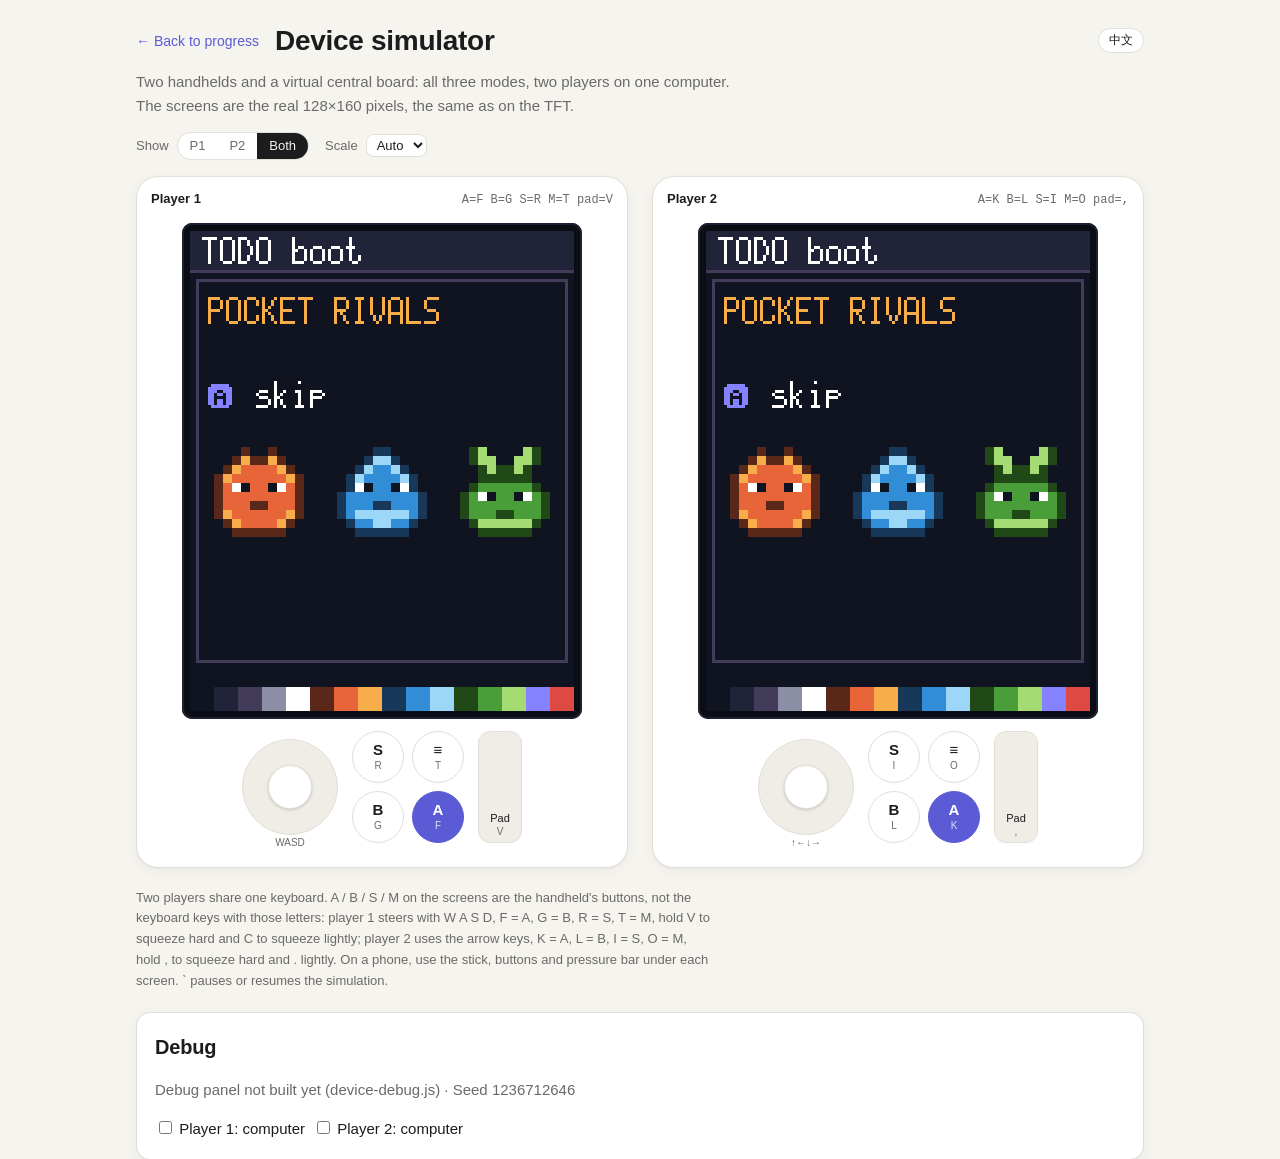
==== device.html @ a7718449 "WIP: handheld simulator foundation (in progress) Co-Authored-By: Claude Opus 5.5 <noreply@anthropic." ====
<!doctype html>
<html lang="zh-CN">
<head>
<meta charset="utf-8">
<meta name="viewport" content="width=device-width, initial-scale=1">
<title>掌机模拟器 Device simulator</title>
<meta name="description" content="Pocket Rivals 掌机模拟器：两台 128×160 掌机和一块虚拟中央板，对抗、双人赛车、双人冒险。">
<link rel="icon" href="data:image/svg+xml,<svg xmlns='http://www.w3.org/2000/svg' viewBox='0 0 10 10'><rect x='2' y='0.5' width='6' height='9' rx='1' fill='%23212439'/><rect x='3' y='1.5' width='4' height='4' fill='%238482ff'/><circle cx='6' cy='7.5' r='.8' fill='%23e76539'/></svg>">
<link rel="stylesheet" href="style.css">
<link rel="stylesheet" href="device.css">
<!-- i18n.js goes in <head>, before every other script (it hides the page in English until translated) -->
<script src="i18n.js"></script>
</head>
<body>
<header class="device-head wrap">
  <a href="index.html" data-i18n="dev.page.back">← 返回进展页</a>
  <h1 data-i18n="dev.page.title">掌机模拟器</h1>
  <button class="lang-toggle" id="lang-toggle" type="button">EN</button>
</header>
<!-- device-core.js builds the two handhelds here; device-debug.js adds the debug panel -->
<main id="device-root" class="wrap"></main>
<script src="device-core.js"></script>
<!-- step 0 ships a stub (null); the generated m font table replaces it -->
<script src="device-font.js"></script>
<script src="screens-boot-login.js"></script>
<script src="screens-menu.js"></script>
<script src="mode-battle.js"></script>
<script src="mode-racing.js"></script>
<script src="mode-adventure.js"></script>
<script src="device-debug.js"></script>
</body>
</html>
---- style.css ----
:root {
  --bg: #f5f4ef;
  --surface: #ffffff;
  --surface-2: #efede6;
  --ink: #1c1c1e;
  --muted: #6b6a66;
  --line: #e2dfd6;
  --accent: #5b5bd6;
  --accent-soft: rgba(91, 91, 214, .10);
  --done: #2f9e6b;
  --doing: #d98a1c;
  --todo: #c4c1b7;
  --fire: #e8663d;
  --water: #2f8fd6;
  --grass: #4a9e3a;
  --star: #e3a21a;
  --good: #2f9e6b;
  --perfect: #1f7a52;
  --danger: #d6453d;
  --m-harvey: #e0559b;
  --m-yihao: #d63a3a;
  --m-binqi: #8048d6;
  --m-all: #8a877e;
  --c-tft: #c2557a;
  --c-audio: #b07a2a;
  --c-joy: #5b5bd6;
  --c-btn: #2a9a8b;
  --c-fsr: #8a5bd6;
  --shadow: 0 1px 2px rgba(0, 0, 0, .04), 0 4px 16px rgba(0, 0, 0, .04);
  --radius: 14px;
  color-scheme: light;
}

@media (prefers-color-scheme: dark) {
  :root:not([data-theme="light"]) {
    --bg: #131315;
    --surface: #1c1c20;
    --surface-2: #25252a;
    --ink: #ececef;
    --muted: #9b9aa2;
    --line: #2f2f36;
    --accent: #8f8ff2;
    --accent-soft: rgba(143, 143, 242, .14);
    --todo: #45454d;
    --m-harvey: #f27ab5;
    --m-yihao: #f26b6b;
    --m-binqi: #a97ff2;
    --m-all: #9b9aa2;
    --c-tft: #e07a9c;
    --c-audio: #d9a24f;
    --c-joy: #8f8ff2;
    --c-btn: #4cc2b1;
    --c-fsr: #b08ff2;
    --shadow: none;
    color-scheme: dark;
  }
}
:root[data-theme="dark"] {
  --bg: #131315;
  --surface: #1c1c20;
  --surface-2: #25252a;
  --ink: #ececef;
  --muted: #9b9aa2;
  --line: #2f2f36;
  --accent: #8f8ff2;
  --accent-soft: rgba(143, 143, 242, .14);
  --todo: #45454d;
  --m-harvey: #f27ab5;
  --m-yihao: #f26b6b;
  --m-binqi: #a97ff2;
  --m-all: #9b9aa2;
  --c-tft: #e07a9c;
  --c-audio: #d9a24f;
  --c-joy: #8f8ff2;
  --c-btn: #4cc2b1;
  --c-fsr: #b08ff2;
  --shadow: none;
  color-scheme: dark;
}

* { box-sizing: border-box; }
html { -webkit-text-size-adjust: 100%; }
body {
  margin: 0;
  background: var(--bg);
  color: var(--ink);
  font: 15px/1.6 -apple-system, BlinkMacSystemFont, "PingFang SC", "Hiragino Sans GB",
        "Microsoft YaHei", "Noto Sans SC", "Segoe UI", Roboto, sans-serif;
}
/* English: Latin fonts first (Windows would otherwise use YaHei's Latin letters) */
html[lang="en"] body {
  font-family: -apple-system, BlinkMacSystemFont, "Segoe UI", Roboto, "Helvetica Neue", Arial,
               "PingFang SC", "Microsoft YaHei", "Noto Sans SC", sans-serif;
}
button, input, select, textarea { font: inherit; color: inherit; }
a { color: var(--accent); }
code, pre, .mono { font-family: ui-monospace, SFMono-Regular, Menlo, Consolas, monospace; font-size: 13px; }

.wrap { max-width: 1040px; margin: 0 auto; padding: 0 16px; }

/* ---------- header ---------- */
.hero { padding: 40px 0 24px; display: flex; flex-wrap: wrap; gap: 24px; align-items: flex-end; justify-content: space-between; }
.eyebrow { display: flex; align-items: center; gap: 10px; font-size: 12px; letter-spacing: .08em; text-transform: uppercase; color: var(--muted); }
.lang-toggle { border: 1px solid var(--line); background: var(--surface); color: var(--ink); border-radius: 999px; padding: 2px 10px; font-size: 12px; letter-spacing: 0; text-transform: none; cursor: pointer; }
.lang-toggle:hover { border-color: var(--muted); }
.hero h1 { font-size: 40px; line-height: 1.1; margin: 6px 0 6px; letter-spacing: -0.02em; }
.hero p { margin: 0; color: var(--muted); }
.countdown { display: flex; gap: 8px; align-items: flex-end; }
.countdown .unit { background: var(--surface); border: 1px solid var(--line); border-radius: 10px; padding: 8px 10px; min-width: 58px; text-align: center; box-shadow: var(--shadow); }
.countdown .num { font-size: 24px; font-weight: 700; font-variant-numeric: tabular-nums; line-height: 1.1; }
.countdown .lbl { font-size: 11px; color: var(--muted); }
.countdown-cap { font-size: 12px; color: var(--muted); margin-top: 6px; text-align: right; }

/* ---------- nav ---------- */
.nav { position: sticky; top: 0; z-index: 10; background: color-mix(in srgb, var(--bg) 88%, transparent); backdrop-filter: blur(10px); -webkit-backdrop-filter: blur(10px); border-bottom: 1px solid var(--line); }
.nav .wrap { display: flex; flex-wrap: wrap; gap: 8px 16px; align-items: center; justify-content: space-between; padding-top: 8px; padding-bottom: 8px; }
.tabs { display: flex; gap: 4px; overflow-x: auto; scrollbar-width: none; }
.tabs::-webkit-scrollbar { display: none; }
.tab { border: 0; background: transparent; padding: 7px 12px; border-radius: 8px; cursor: pointer; color: var(--muted); white-space: nowrap; }
.tab:hover { background: var(--surface-2); color: var(--ink); }
.tab[aria-selected="true"] { background: var(--ink); color: var(--bg); }
.who { display: flex; gap: 6px; align-items: center; font-size: 13px; color: var(--muted); flex-wrap: wrap; }

.chip { border: 1px solid var(--line); background: var(--surface); border-radius: 999px; padding: 3px 11px; font-size: 13px; cursor: pointer; display: inline-flex; align-items: center; gap: 6px; }
.chip:hover { border-color: var(--muted); }
.chip[aria-pressed="true"] { border-color: var(--ink); background: var(--ink); color: var(--bg); }
.dot { width: 8px; height: 8px; border-radius: 50%; display: inline-block; background: var(--c, var(--m-all)); flex: none; }

/* ---------- layout ---------- */
main { padding: 28px 0 80px; }
.panel[hidden] { display: none; }
h2 { font-size: 20px; margin: 36px 0 12px; letter-spacing: -0.01em; }
h2:first-child { margin-top: 0; }
h2 small { font-size: 13px; font-weight: 400; color: var(--muted); margin-left: 8px; }
.card { background: var(--surface); border: 1px solid var(--line); border-radius: var(--radius); padding: 18px; box-shadow: var(--shadow); }
.muted { color: var(--muted); }
.row { display: flex; flex-wrap: wrap; gap: 8px; align-items: center; }
.spacer { flex: 1; }
.btn { border: 1px solid var(--line); background: var(--surface); padding: 6px 14px; border-radius: 8px; cursor: pointer; }
.btn:hover { border-color: var(--muted); }
.btn.primary { background: var(--accent); border-color: var(--accent); color: #fff; }
.btn:disabled { opacity: .4; cursor: not-allowed; }

/* ---------- stats ---------- */
.stats { display: grid; grid-template-columns: repeat(auto-fit, minmax(170px, 1fr)); gap: 12px; }
.stat .k { font-size: 12px; color: var(--muted); }
.stat .v { font-size: 28px; font-weight: 700; letter-spacing: -0.02em; font-variant-numeric: tabular-nums; }
.stat .s { font-size: 12px; color: var(--muted); }
.meter { height: 6px; background: var(--surface-2); border-radius: 999px; overflow: hidden; margin-top: 8px; display: flex; }
.meter > i { display: block; height: 100%; }

/* ---------- architecture ---------- */
.arch { display: grid; grid-template-columns: 1fr 70px 1fr 70px 1fr; align-items: center; }
.board { background: var(--surface-2); border: 1px solid var(--line); border-radius: 12px; padding: 14px; min-height: 100%; }
.board h4 { margin: 0 0 2px; font-size: 14px; }
.board .sub { font-size: 12px; color: var(--muted); margin-bottom: 10px; }
.board.central { border-color: var(--accent); background: var(--accent-soft); }
.comps { display: flex; flex-wrap: wrap; gap: 6px; }
.comp { border: 1px solid var(--line); background: var(--surface); border-radius: 8px; padding: 4px 9px; font-size: 13px; cursor: pointer; display: inline-flex; gap: 6px; align-items: center; transition: opacity .2s, border-color .2s; }
.comp .if { font-size: 11px; color: var(--muted); }
.comp:hover, .comp.sel { border-color: var(--ink); }
.comp.dim { opacity: .3; }
.link { position: relative; height: 2px; background: repeating-linear-gradient(90deg, var(--muted) 0 6px, transparent 6px 11px); margin: 0 6px; }
.link::after { content: "802.15.4"; position: absolute; top: -20px; left: 50%; transform: translateX(-50%); font-size: 10px; color: var(--muted); white-space: nowrap; }
.packet { position: absolute; top: -4px; width: 10px; height: 10px; border-radius: 50%; background: var(--accent); animation: fly 1.8s linear infinite; }
.packet.back { background: var(--done); animation-direction: reverse; animation-delay: .9s; }
@keyframes fly { from { left: 0; } to { left: calc(100% - 10px); } }
.detail { margin-top: 12px; padding: 12px 14px; border-radius: 10px; background: var(--surface-2); font-size: 14px; min-height: 48px; }
.detail b { margin-right: 6px; }
.tag { display: inline-block; font-size: 11px; padding: 1px 8px; border-radius: 999px; background: var(--accent-soft); color: var(--accent); vertical-align: 1px; }

@media (max-width: 760px) {
  .arch { grid-template-columns: 1fr; }
  .link { height: 44px; width: 2px; margin: 6px auto; background: repeating-linear-gradient(180deg, var(--muted) 0 6px, transparent 6px 11px); }
  .link::after { top: 50%; left: 10px; transform: translateY(-50%); }
  .packet { left: -4px !important; animation-name: flyv; }
  @keyframes flyv { from { top: 0; } to { top: calc(100% - 10px); } }
  .hero h1 { font-size: 32px; }
}

/* ---------- team ---------- */
.team { display: grid; grid-template-columns: repeat(auto-fit, minmax(230px, 1fr)); gap: 12px; }
.member { cursor: pointer; text-align: left; transition: border-color .2s, transform .2s; }
.member:hover { border-color: var(--c); transform: translateY(-1px); }
.member.sel { border-color: var(--c); box-shadow: 0 0 0 1px var(--c); }
.member h3 { margin: 0; font-size: 16px; display: flex; align-items: center; gap: 8px; }
.member .role { font-size: 12px; color: var(--c); margin: 2px 0 6px; }
.member p { margin: 0; font-size: 13px; color: var(--muted); }
.member .count { margin-top: 10px; font-size: 12px; color: var(--muted); }

/* ---------- gantt ---------- */
.scroll { overflow-x: auto; }
table.gantt { border-collapse: collapse; width: 100%; min-width: 720px; font-size: 13px; }
.gantt th, .gantt td { border-bottom: 1px solid var(--line); padding: 7px 4px; text-align: center; }
.gantt th { font-weight: 500; color: var(--muted); font-size: 12px; }
.gantt th.task, .gantt td.task { text-align: left; width: 32%; padding-left: 8px; }
.gantt td.owner { width: 10%; color: var(--muted); font-size: 12px; text-align: left; white-space: nowrap; }
.gantt .now { background: var(--accent-soft); }
.gantt th.now { color: var(--accent); font-weight: 700; }
.gantt tr.grp td { text-align: left; font-size: 12px; font-weight: 600; color: var(--muted); padding-top: 14px; background: transparent; }
.gantt tr.t { cursor: pointer; }
.gantt tr.t:hover td { background: var(--surface-2); }
.gantt tr.t.sel td { background: var(--accent-soft); }
.bar { height: 14px; border-radius: 4px; }
.bar.done { background: var(--done); }
.bar.doing { background: var(--doing); background-image: repeating-linear-gradient(45deg, rgba(255,255,255,.25) 0 6px, transparent 6px 12px); background-size: 17px 17px; animation: stripe 1s linear infinite; }
.bar.todo { background: var(--todo); }
@keyframes stripe { to { background-position: 17px 0; } }
.legend { display: flex; flex-wrap: wrap; gap: 14px; font-size: 12px; color: var(--muted); margin-top: 12px; }
.legend span::before { content: ""; display: inline-block; width: 10px; height: 10px; border-radius: 3px; margin-right: 5px; vertical-align: -1px; background: var(--c); }
.toolbar { display: flex; flex-wrap: wrap; gap: 8px; align-items: center; margin-bottom: 12px; }
.toolbar label { font-size: 13px; color: var(--muted); display: inline-flex; gap: 6px; align-items: center; cursor: pointer; }

/* ---------- parts ---------- */
.parts { list-style: none; margin: 0; padding: 0; }
.parts li { display: grid; grid-template-columns: 1fr auto; gap: 2px 12px; padding: 10px 0; border-bottom: 1px solid var(--line); }
.parts li:last-child { border-bottom: 0; }
.parts .nm { font-weight: 600; font-size: 14px; }
.parts .md { font-size: 12px; color: var(--muted); grid-column: 1; }
.st { font-size: 12px; padding: 2px 9px; border-radius: 999px; white-space: nowrap; align-self: start; background: var(--surface-2); color: var(--muted); }
.st.have, .st.arrived { background: color-mix(in srgb, var(--done) 15%, transparent); color: var(--done); }
.st.ordered { background: var(--accent-soft); color: var(--accent); }
.st.buy, .st.choosing { background: color-mix(in srgb, var(--doing) 16%, transparent); color: var(--doing); }

/* ---------- pins ---------- */
.pins { display: grid; grid-template-columns: repeat(auto-fill, minmax(84px, 1fr)); gap: 8px; }
.pin { border: 1.5px solid var(--line); border-radius: 10px; padding: 8px 8px 7px; cursor: pointer; background: var(--surface); text-align: left; min-height: 74px; position: relative; transition: transform .15s; }
.pin:hover { transform: translateY(-1px); border-color: var(--muted); }
.pin .p { font-weight: 700; font-size: 15px; }
.pin .u { font-size: 11px; line-height: 1.3; color: var(--muted); margin-top: 2px; }
.pin.used { border-color: var(--c); background: color-mix(in srgb, var(--c) 12%, var(--surface)); }
.pin.used .u { color: var(--ink); }
.pin.busy { background: repeating-linear-gradient(135deg, var(--surface-2) 0 6px, var(--surface) 6px 12px); }
.pin.free { border-style: dashed; }
.pin.sel { box-shadow: 0 0 0 2px var(--ink); }
.pin .warn { position: absolute; top: 6px; right: 7px; font-size: 11px; color: var(--doing); }
.pin.power { cursor: default; background: var(--surface-2); }
.pin-summary { display: flex; flex-wrap: wrap; gap: 18px; font-size: 13px; margin: 4px 0 12px; }
.pin-summary b { font-size: 18px; margin-right: 4px; }
.switch { display: inline-flex; align-items: center; gap: 8px; font-size: 13px; cursor: pointer; }
.switch input { appearance: none; width: 34px; height: 20px; border-radius: 999px; background: var(--todo); position: relative; cursor: pointer; transition: background .2s; margin: 0; }
.switch input::after { content: ""; position: absolute; top: 2px; left: 2px; width: 16px; height: 16px; border-radius: 50%; background: #fff; transition: left .2s; }
.switch input:checked { background: var(--accent); }
.switch input:checked::after { left: 16px; }
.seg { display: inline-flex; border: 1px solid var(--line); border-radius: 9px; padding: 2px; background: var(--surface); }
.seg button { border: 0; background: transparent; padding: 4px 12px; border-radius: 7px; cursor: pointer; font-size: 13px; color: var(--muted); }
.seg button[aria-pressed="true"] { background: var(--ink); color: var(--bg); }
ul.notes { margin: 12px 0 0; padding-left: 18px; font-size: 13px; color: var(--muted); }

/* ---------- updates ---------- */
.update { border-left: 3px solid var(--c, var(--accent)); padding: 2px 0 2px 14px; margin-bottom: 22px; }
.update .meta { font-size: 12px; color: var(--muted); display: flex; gap: 8px; align-items: center; flex-wrap: wrap; }
.update h3 { margin: 3px 0 4px; font-size: 16px; }
.update p { margin: 0; white-space: pre-line; }
.search { flex: 1; min-width: 180px; border: 1px solid var(--line); background: var(--surface); border-radius: 8px; padding: 6px 10px; }
.empty { color: var(--muted); font-size: 14px; padding: 12px 0; }
.composer { display: grid; grid-template-columns: repeat(auto-fit, minmax(150px, 1fr)); gap: 10px; }
.composer label { display: flex; flex-direction: column; gap: 4px; font-size: 12px; color: var(--muted); }
.composer input, .composer select, .composer textarea { border: 1px solid var(--line); background: var(--surface); border-radius: 8px; padding: 7px 9px; font-size: 14px; color: var(--ink); }
.composer .full { grid-column: 1 / -1; }
pre.snippet { background: var(--surface-2); border-radius: 10px; padding: 12px; overflow-x: auto; margin: 12px 0 8px; white-space: pre-wrap; word-break: break-all; }

/* ---------- battle ---------- */
.arena { display: grid; grid-template-columns: 1fr 1.1fr 1fr; gap: 14px; align-items: stretch; }
@media (max-width: 760px) {
  .arena { grid-template-columns: 1fr 1fr; gap: 10px; }
  .arena .mid { grid-column: 1 / -1; order: 3; }
  .fighter { padding: 10px 6px; }
  .roster { gap: 3px; }
  .mini { padding: 3px 1px 2px; }
  .mname { font-size: 10px; }
  .pad { gap: 4px; }
  .pad button { font-size: 12px; padding: 8px 0; }
}
.fighter { --el: var(--accent); background: var(--surface-2); border-radius: 12px; padding: 14px; text-align: center; position: relative; border: 2px solid transparent; transition: border-color .2s; min-width: 0; }
.fighter.turn { border-color: var(--el); }
.fighter.fire, .mini.fire { --el: var(--fire); }
.fighter.water, .mini.water { --el: var(--water); }
.fighter.grass, .mini.grass { --el: var(--grass); }
.fighter .name { font-weight: 700; overflow-wrap: anywhere; }
.fighter .pname { font-weight: 500; color: var(--el); }
.fighter .role-lbl { font-size: 12px; color: var(--muted); min-height: 18px; }
.stage { height: 112px; display: flex; align-items: center; justify-content: center; }
.sprite { width: 96px; height: 96px; display: block; image-rendering: pixelated; }
.hidden-pet { width: 80px; height: 80px; border-radius: 16px; border: 2px dashed var(--line); display: flex; align-items: center; justify-content: center; font-size: 34px; font-weight: 800; color: var(--muted); background: var(--surface); }
.fighter.hit .sprite { animation: shake .35s; }
.fighter.ko .stage { opacity: .5; }
.roster { display: grid; grid-template-columns: repeat(3, 1fr); gap: 4px; margin-top: 8px; }
.mini { background: var(--surface); border: 1.5px solid var(--line); border-radius: 8px; padding: 4px 3px 3px; display: flex; flex-direction: column; align-items: center; gap: 1px; min-width: 0; }
.mini.active { border-color: var(--el); }
.mini.fainted { opacity: .4; filter: grayscale(1); }
.msprite { width: 28px; height: 28px; display: block; image-rendering: pixelated; }
.mname { font-size: 11px; line-height: 1.2; max-width: 100%; overflow: hidden; text-overflow: ellipsis; white-space: nowrap; }
.mhp { width: 100%; height: 5px; border-radius: 999px; background: var(--surface-2); overflow: hidden; display: block; }
.mhp > i { display: block; height: 100%; background: var(--el); transition: width .4s ease; }
.mnum { font-size: 10px; color: var(--muted); line-height: 1.2; font-variant-numeric: tabular-nums; }
.eff { font-size: 12px; font-weight: 700; padding: 0 6px; border-radius: 999px; white-space: nowrap; }
.eff.strong { color: var(--danger); background: color-mix(in srgb, var(--danger) 14%, transparent); }
.eff.weak { color: var(--muted); background: var(--surface); }
@keyframes shake { 0%,100% { transform: translateX(0); } 25% { transform: translateX(-6px); } 75% { transform: translateX(6px); } }
.hp { height: 12px; border-radius: 999px; background: var(--surface); overflow: hidden; border: 1px solid var(--line); }
.hp > i { display: block; height: 100%; background: var(--el); transition: width .4s ease; }
.hpnum { font-size: 12px; color: var(--muted); margin-top: 3px; font-variant-numeric: tabular-nums; }
.badges { min-height: 22px; margin-top: 6px; display: flex; gap: 4px; justify-content: center; flex-wrap: wrap; }
.badge { font-size: 11px; padding: 1px 7px; border-radius: 999px; background: var(--surface); border: 1px solid var(--line); }
.pad { display: grid; grid-template-columns: repeat(3, 1fr); gap: 6px; margin-top: 10px; }
.pad button.wide { grid-column: 1 / -1; padding-top: 6px; padding-bottom: 6px; }
.mini.pickable { cursor: pointer; border-style: dashed; border-color: var(--accent); }
.mini.pickable:hover { background: var(--accent-soft); }
.pad button { border: 1px solid var(--line); background: var(--surface); border-radius: 8px; padding: 8px 2px; font-size: 13px; cursor: pointer; user-select: none; -webkit-user-select: none; touch-action: none; line-height: 1.2; }
.pad button kbd { display: block; font-size: 10px; color: var(--muted); font-family: inherit; }
.pad button:disabled { opacity: .35; cursor: not-allowed; }
.pad button.held { background: var(--el); color: #fff; border-color: var(--el); }
.pop { position: absolute; left: 50%; top: 40%; transform: translateX(-50%); font-weight: 800; font-size: 22px; pointer-events: none; animation: pop 1s ease-out forwards; color: var(--danger); text-shadow: 0 1px 0 var(--surface); }
.pop.heal { color: var(--done); }
.pop small { display: block; font-size: 12px; font-weight: 700; white-space: nowrap; }
@keyframes pop { from { opacity: 1; transform: translate(-50%, 0); } to { opacity: 0; transform: translate(-50%, -40px); } }
.mid { display: flex; flex-direction: column; gap: 12px; }
.prompt { background: var(--surface-2); border-radius: 12px; padding: 12px; text-align: center; font-size: 14px; min-height: 66px; display: flex; align-items: center; justify-content: center; }
.gauge { position: relative; height: 22px; border-radius: 8px; background: var(--surface-2); overflow: hidden; border: 1px solid var(--line); }
.gauge .zone { position: absolute; top: 0; bottom: 0; background: color-mix(in srgb, var(--good) 35%, transparent); }
.gauge .zone i { position: absolute; top: 0; bottom: 0; background: color-mix(in srgb, var(--perfect) 70%, transparent); }
.gauge .cursor { position: absolute; top: -2px; bottom: -2px; width: 3px; background: var(--ink); border-radius: 2px; }
.gauge-lbl { font-size: 12px; color: var(--muted); display: flex; justify-content: space-between; margin-bottom: 4px; }
.gauge-lbl span:last-child { font-variant-numeric: tabular-nums; white-space: nowrap; }
.gauge .cursor.locked { background: var(--accent); }
/* attack trial: moving band + level pointer */
.trial-gauge { height: 30px; overflow: visible; margin-top: 8px; }
.trial-gauge .band { position: absolute; top: 0; bottom: 0; border-radius: 6px; background: color-mix(in srgb, var(--accent) 22%, transparent); border: 2px solid color-mix(in srgb, var(--accent) 70%, transparent); box-sizing: border-box; }
.trial-gauge.readying .band { border-style: dashed; }
.trial-gauge .band.in { background: color-mix(in srgb, var(--good) 40%, transparent); border-color: var(--good); }
.trial-gauge .ptr { position: absolute; top: -4px; bottom: -4px; width: 4px; margin-left: -2px; border-radius: 2px; background: var(--ink); }
.trial-gauge .ptr::before { content: ""; position: absolute; top: -5px; left: -4px; border: 6px solid transparent; border-top-color: var(--ink); border-bottom: 0; }
/* trial timeline: ready phase + 3 stages, the running one highlighted */
.trial-track { display: flex; gap: 3px; margin-top: 7px; }
.trial-track .seg { position: relative; display: flex; align-items: center; justify-content: center; flex: 1 1 0; min-width: 0; height: 15px; border-radius: 5px; overflow: hidden; background: var(--surface-2); border: 1px solid var(--line); box-sizing: border-box; }
.trial-track .seg.ready { flex-grow: .4; }
.trial-track .seg i { position: absolute; inset: 0 auto 0 0; width: 0; background: color-mix(in srgb, var(--accent) 30%, transparent); }
.trial-track .seg.ready i { background: var(--line); }
.trial-track .seg b { position: relative; font-size: 10px; line-height: 13px; font-weight: 600; text-align: center; color: var(--muted); font-variant-numeric: tabular-nums; white-space: nowrap; }
.trial-track .seg.now { border-color: var(--accent); }
.trial-track .seg.now b { color: var(--ink); }
.stage-tag { display: inline-block; margin-left: 4px; padding: 0 7px; border-radius: 999px; font-size: 11px; font-weight: 700; line-height: 16px; background: var(--surface-2); color: var(--muted); }
.stage-tag:empty { display: none; }
.stage-tag.s0 { background: var(--accent-soft); color: var(--accent); }
.stage-tag.s1 { background: var(--doing); color: #fff; }
.stage-tag.s2 { background: var(--fire); color: #fff; }
.trial-cue { display: inline-block; margin-left: 6px; opacity: 0; font-size: 13px; line-height: 16px; font-weight: 800; letter-spacing: 1px; white-space: nowrap; color: var(--accent); }
.trial-cue.s1 { color: var(--doing); }
.trial-cue.s2 { color: var(--fire); }
.trial-cue.on { animation: cue .9s ease-out; }
@keyframes cue { 0% { opacity: 0; transform: scale(.6); } 20% { opacity: 1; transform: scale(1.25); } 75% { opacity: 1; transform: scale(1); } 100% { opacity: 0; transform: translateY(-4px); } }
.tier .stages { flex-basis: 100%; font-variant-numeric: tabular-nums; }
.tier { min-height: 30px; margin-top: 6px; display: flex; flex-wrap: wrap; align-items: center; justify-content: center; gap: 2px 8px; font-size: 12px; color: var(--muted); text-align: center; }
.tier b { font-size: 15px; padding: 2px 12px; border-radius: 999px; letter-spacing: 1px; }
.tier.t0 b { background: var(--surface-2); color: var(--ink); border: 1px solid var(--line); }
.tier.t1 b { background: var(--doing); color: #fff; animation: tier-pop .45s ease-out; }
.tier.t2 b { color: #fff; background: linear-gradient(90deg, var(--fire), var(--star), var(--fire)); background-size: 200% 100%; box-shadow: 0 0 14px color-mix(in srgb, var(--fire) 55%, transparent); animation: tier-pop .5s ease-out, shimmer 1.4s linear infinite; }
.tier-tag { font-size: 12px; font-weight: 700; padding: 0 7px; border-radius: 999px; white-space: nowrap; }
.tier-tag.t0 { background: var(--surface); border: 1px solid var(--line); }
.tier-tag.t1 { background: var(--doing); color: #fff; }
.tier-tag.t2 { background: var(--fire); color: #fff; }
@keyframes tier-pop { 0% { transform: scale(.4); opacity: 0; } 60% { transform: scale(1.18); opacity: 1; } 100% { transform: scale(1); } }
@keyframes shimmer { to { background-position: -200% 0; } }
.fighter.flare1 { animation: flare1 .8s ease-out; }
.fighter.flare2 { animation: flare2 1.1s ease-out; }
.fighter.flare2 .sprite { animation: rise 1.1s ease-out; }
@keyframes flare1 { 0% { box-shadow: 0 0 0 0 color-mix(in srgb, var(--doing) 70%, transparent); } 100% { box-shadow: 0 0 0 14px transparent; } }
@keyframes flare2 { 0%, 40% { box-shadow: 0 0 0 0 color-mix(in srgb, var(--fire) 80%, transparent), 0 0 24px 4px color-mix(in srgb, var(--star) 70%, transparent); } 100% { box-shadow: 0 0 0 22px transparent, 0 0 0 0 transparent; } }
@keyframes rise { 0% { transform: scale(1); } 30% { transform: scale(1.18) translateY(-6px); } 100% { transform: scale(1); } }
/* chained blocks */
.hits { min-height: 24px; margin-top: 6px; display: flex; flex-wrap: wrap; gap: 6px; justify-content: center; align-items: center; }
.hit-chip { font-size: 12px; padding: 1px 9px; border-radius: 999px; border: 1px solid var(--line); background: var(--surface-2); color: var(--muted); white-space: nowrap; }
.hit-chip.now { border-color: var(--accent); color: var(--accent); }
.hit-chip.good { border-color: var(--good); color: var(--good); background: color-mix(in srgb, var(--good) 14%, transparent); }
.hit-chip.perfect { border-color: var(--perfect); color: #fff; background: var(--perfect); font-weight: 700; }
.hit-chip.miss { border-color: var(--danger); color: var(--danger); }
.hit-sum { font-size: 12px; font-weight: 700; }
.pop.blk { top: 18%; font-size: 16px; color: var(--good); }
.pop.blk.perfect { color: var(--perfect); }
.pop.blk.miss { color: var(--muted); }
.log { list-style: none; margin: 0; padding: 0; font-size: 13px; max-height: 150px; overflow-y: auto; }
.log li { padding: 3px 0; border-bottom: 1px dashed var(--line); color: var(--muted); }
.log li:first-child { color: var(--ink); }
.params { display: grid; grid-template-columns: repeat(auto-fit, minmax(200px, 1fr)); gap: 12px 20px; }
.params label { font-size: 13px; display: flex; flex-direction: column; gap: 4px; }
.params label span { display: flex; justify-content: space-between; }
.params label b { font-variant-numeric: tabular-nums; }
.params .pgroup { grid-column: 1 / -1; font-size: 12px; font-weight: 600; color: var(--muted); border-bottom: 1px solid var(--line); padding-bottom: 2px; margin-top: 4px; }
#param-c { white-space: pre; word-break: normal; }
.params .cname { font-size: 11px; color: var(--muted); }
.params input[type=range] { width: 100%; accent-color: var(--accent); }

.toast { position: fixed; bottom: 20px; left: 50%; transform: translateX(-50%) translateY(20px); background: var(--ink); color: var(--bg); padding: 8px 16px; border-radius: 999px; font-size: 13px; opacity: 0; transition: all .25s; pointer-events: none; z-index: 20; }
.toast.show { opacity: 1; transform: translateX(-50%) translateY(0); }

footer { color: var(--muted); font-size: 12px; padding: 24px 0 40px; border-top: 1px solid var(--line); }

@media (prefers-reduced-motion: reduce) {
  *, *::before, *::after { animation: none !important; transition: none !important; }
}

/* ---------------- reviews ---------------- */
.rv-summary { display: grid; grid-template-columns: auto 1fr; gap: 14px 28px; align-items: center; }
.rv-score { text-align: center; }
.rv-score .big { font-size: 40px; font-weight: 700; line-height: 1.1; }
.rv-bars { display: grid; gap: 4px; font-size: 12px; }
.rv-bar { display: grid; grid-template-columns: 30px 1fr 24px; gap: 8px; align-items: center; }
.rv-bar .track { height: 8px; border-radius: 4px; background: var(--line); overflow: hidden; }
.rv-bar .track div { height: 100%; background: var(--star); }
.rv-pets { grid-column: 1 / -1; display: grid; gap: 6px; }
.stars { color: var(--line); letter-spacing: 1px; font-size: 13px; white-space: nowrap; }
.stars .on { color: var(--star); }
.stars.lg { font-size: 18px; }
.pet-chip { display: inline-block; font-size: 11px; font-weight: 600; padding: 1px 8px; border-radius: 999px; color: #fff; background: var(--c); }
.rv-picker { display: flex; align-items: center; gap: 10px; margin-bottom: 12px; }
.rv-stars button { border: 0; background: none; font-size: 28px; line-height: 1; padding: 0 2px; cursor: pointer; color: var(--line); }
.rv-stars button.on { color: var(--star); }
.rv-stars button:hover { transform: scale(1.1); }
.btn.disabled { opacity: .45; }
a.btn { text-decoration: none; color: inherit; display: inline-block; }
a.btn.primary { color: #fff; }
.review { display: flex; gap: 12px; padding: 14px 0; border-bottom: 1px solid var(--line); }
.review:last-child { border-bottom: 0; }
.review .avatar { width: 32px; height: 32px; border-radius: 50%; flex: none; background: var(--line); }
.review .body { min-width: 0; flex: 1; }
.review .meta { display: flex; flex-wrap: wrap; gap: 8px; align-items: center; font-size: 13px; }
.review p { margin: 6px 0; white-space: pre-line; overflow-wrap: anywhere; }
.review .reply { font-size: 12px; color: var(--muted); }
@media (max-width: 560px) {
  .rv-summary { grid-template-columns: 1fr; }
}

/* ---------------- i18n: main site ---------------- */
/* English tab labels are about 1.5x as wide as the Chinese ones; on narrow
   screens wrap them onto a second row instead of hiding tabs off-screen,
   and tighten the member chips so the sticky bar stays as tall as in Chinese */
@media (max-width: 720px) {
  html:lang(en) .tabs { flex-wrap: wrap; overflow-x: visible; row-gap: 2px; }
  html:lang(en) .tab { padding: 5px 10px; font-size: 14px; }
  html:lang(en) .who { gap: 4px; }
  html:lang(en) .who .chip { padding: 3px 8px; gap: 5px; }
}

/* ---------------- i18n: battle ---------------- */
/* English pad labels are whole words ("Attack", "Shield") that can't break
   between characters like Chinese ones, so on phones the pad grid would
   overflow the fighter card. Give the pad the room the phone rules above
   intend (they come before the base .fighter / .pad rules, so they don't
   apply) and a slightly smaller label. */
@media (max-width: 760px) {
  html[lang="en"] .fighter { padding: 10px 6px; }
  html[lang="en"] .pad { gap: 4px; }
  html[lang="en"] .pad button { font-size: 11px; padding: 8px 0; }
}
/* The roster part of the phone rules above the base rules never applied
   either; pet names in the 3-pet row were cut off ("Emb…") in both languages */
@media (max-width: 760px) {
  .roster { gap: 3px; }
  .mini { padding: 3px 1px 2px; }
  .mname { font-size: 10px; }
}

/* Hide the page for the moment between parsing and translation in English */
html.i18n-pending body { visibility: hidden; }
---- device.css ----
/* Pocket Rivals handheld simulator (device.html)
   Only style.css tokens, so light and dark both work. The TFT picture itself
   never follows the theme: its colors are the RGB565 palette of the real screen. */

.device-head { display: flex; flex-wrap: wrap; align-items: center; gap: 8px 16px; padding-top: 24px; }
.device-head a { font-size: 14px; text-decoration: none; }
.device-head a:hover { text-decoration: underline; }
.device-head h1 { flex: 1 1 auto; margin: 0; font-size: 28px; line-height: 1.2; letter-spacing: -0.01em; }

#device-root { padding-top: 12px; }
.dv-intro { margin: 0 0 14px; max-width: 72ch; color: var(--muted); }

/* toolbar: which handhelds, scale, paused badge */
.dv-toolbar { display: flex; flex-wrap: wrap; align-items: center; gap: 8px; margin-bottom: 16px; font-size: 13px; }
.dv-label { color: var(--muted); }
.dv-label + .dv-seg, .dv-label + .dv-select { margin-right: 8px; }
.dv-seg { display: inline-flex; border: 1px solid var(--line); border-radius: 999px; overflow: hidden; background: var(--surface); }
.dv-seg button { border: 0; background: transparent; padding: 3px 12px; cursor: pointer; color: var(--muted); }
.dv-seg button:hover { color: var(--ink); }
.dv-seg button[aria-pressed="true"] { background: var(--ink); color: var(--bg); }
.dv-select { border: 1px solid var(--line); background: var(--surface); border-radius: 8px; padding: 2px 6px; }
.dv-paused { padding: 2px 10px; border-radius: 999px; background: var(--accent-soft); color: var(--accent); font-weight: 600; }
.dv-paused[hidden] { display: none; }

/* two handhelds side by side from 900 px, stacked below */
.dv-row { display: grid; grid-template-columns: repeat(2, minmax(0, 1fr)); gap: 24px; align-items: start; }
.dv-row[data-view="p1"], .dv-row[data-view="p2"] { grid-template-columns: minmax(0, 1fr); max-width: 560px; margin: 0 auto; }
@media (max-width: 899px) {
  .dv-row { grid-template-columns: minmax(0, 1fr); gap: 16px; }
}

.dv-hh {
  min-width: 0; display: flex; flex-direction: column; align-items: center; gap: 12px;
  padding: 12px 14px 18px; border: 1px solid var(--line); border-radius: 22px;
  background: var(--surface); box-shadow: var(--shadow);
}
.dv-hh[hidden] { display: none; }
.dv-hh-head { width: 100%; display: flex; flex-wrap: wrap; align-items: baseline; justify-content: space-between; gap: 2px 10px; font-size: 13px; }
.dv-keys { font-family: ui-monospace, SFMono-Regular, Menlo, Consolas, monospace; font-size: 12px; color: var(--muted); white-space: nowrap; }

/* the TFT behind a fixed dark bezel; pixels stay square at every scale */
.dv-screen { max-width: 100%; padding: 8px; border-radius: 10px; background: #0b0d16; box-shadow: inset 0 0 0 2px #1d2030; line-height: 0; overflow: hidden; }
.dv-canvas { display: block; image-rendering: pixelated; image-rendering: crisp-edges; }
@supports (image-rendering: pixelated) { .dv-canvas { image-rendering: pixelated; } }

/* touch / mouse controls: stick, A B S M, pressure bar (each target >= 44 px) */
.dv-controls { width: 100%; display: flex; align-items: center; justify-content: center; gap: 14px; padding-bottom: 6px; }
.dv-stick {
  position: relative; flex: none; width: 96px; height: 96px; border-radius: 50%;
  display: flex; align-items: center; justify-content: center;
  border: 1px solid var(--line); background: var(--surface-2);
  touch-action: none; user-select: none; -webkit-user-select: none; cursor: grab;
}
.dv-stick.on { border-color: var(--accent); }
.dv-knob { width: 44px; height: 44px; border-radius: 50%; border: 1px solid var(--line); background: var(--surface); box-shadow: 0 1px 3px rgba(0, 0, 0, .18); pointer-events: none; }
.dv-stick kbd { position: absolute; bottom: -17px; left: 0; right: 0; text-align: center; font-size: 10px; color: var(--muted); font-family: inherit; pointer-events: none; }
.dv-btns { display: grid; grid-template-columns: repeat(2, 52px); gap: 8px; flex: none; }
.dv-btn {
  width: 52px; height: 52px; padding: 0; border-radius: 50%; border: 1px solid var(--line);
  display: flex; flex-direction: column; align-items: center; justify-content: center; gap: 1px;
  background: var(--surface); color: var(--ink); font-weight: 700; line-height: 1.1; cursor: pointer;
  touch-action: none; user-select: none; -webkit-user-select: none;
}
.dv-btn kbd { font-size: 10px; font-weight: 400; color: var(--muted); font-family: inherit; }
.dv-btn:hover { border-color: var(--muted); }
.dv-a { background: var(--accent); border-color: var(--accent); color: #fff; }
.dv-a kbd { color: rgba(255, 255, 255, .8); }
.dv-btn.on { background: var(--ink); border-color: var(--ink); color: var(--bg); }
.dv-btn.on kbd { color: var(--bg); }
.dv-pad {
  position: relative; flex: none; width: 44px; height: 112px; overflow: hidden;
  display: flex; flex-direction: column; align-items: center; justify-content: flex-end; padding-bottom: 4px;
  border: 1px solid var(--line); border-radius: 12px; background: var(--surface-2);
  font-size: 11px; line-height: 1.2; cursor: ns-resize; touch-action: none; user-select: none; -webkit-user-select: none;
}
.dv-pad i { position: absolute; left: 0; right: 0; bottom: 0; height: 0; background: color-mix(in srgb, var(--fire) 55%, transparent); }
.dv-pad span, .dv-pad kbd { position: relative; }
.dv-pad kbd { font-size: 10px; color: var(--muted); font-family: inherit; }
.dv-pad.on { border-color: var(--fire); }

.dv-help { max-width: 80ch; margin: 20px 0 0; font-size: 13px; color: var(--muted); }
.dv-debug { margin-top: 20px; }
.dv-debug:empty { display: none; }

@media (max-width: 420px) {
  .dv-hh { padding: 10px 8px 16px; border-radius: 18px; }
  .dv-controls { gap: 10px; }
  .device-head h1 { font-size: 24px; }
}
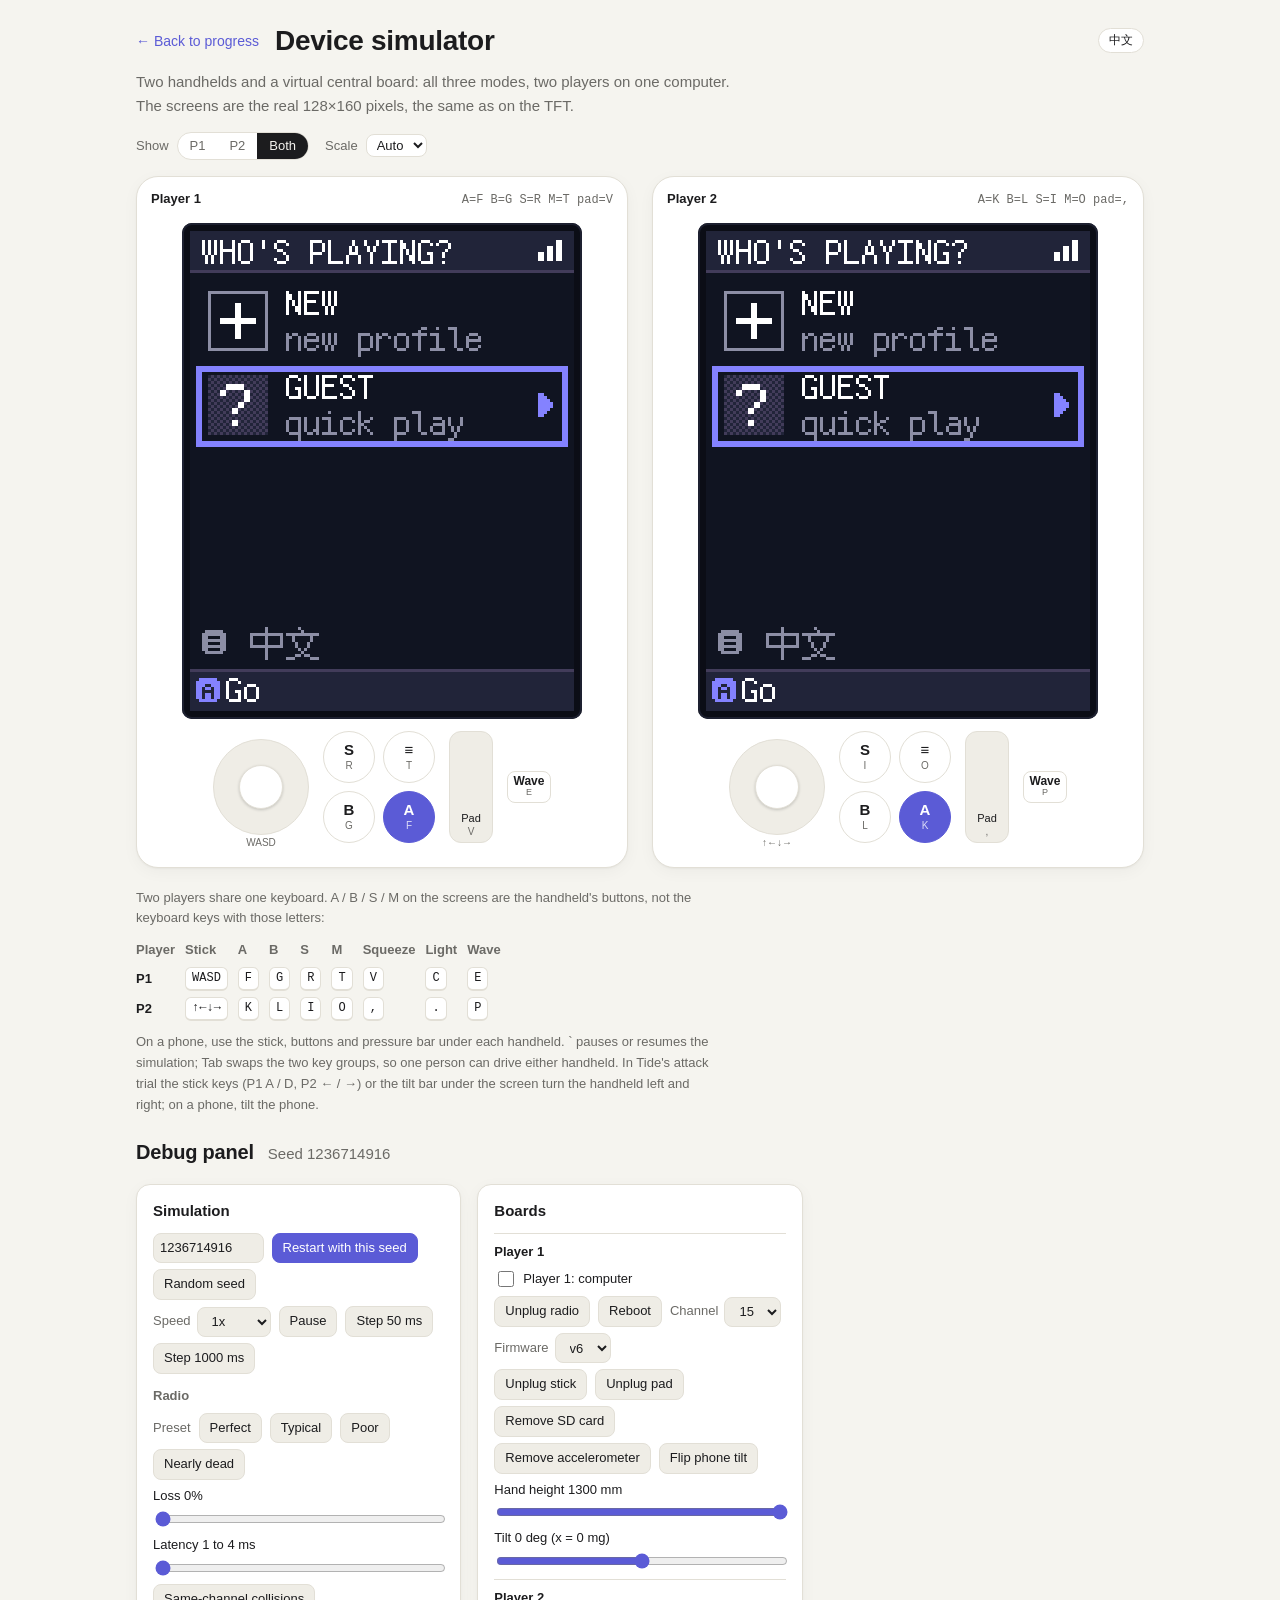
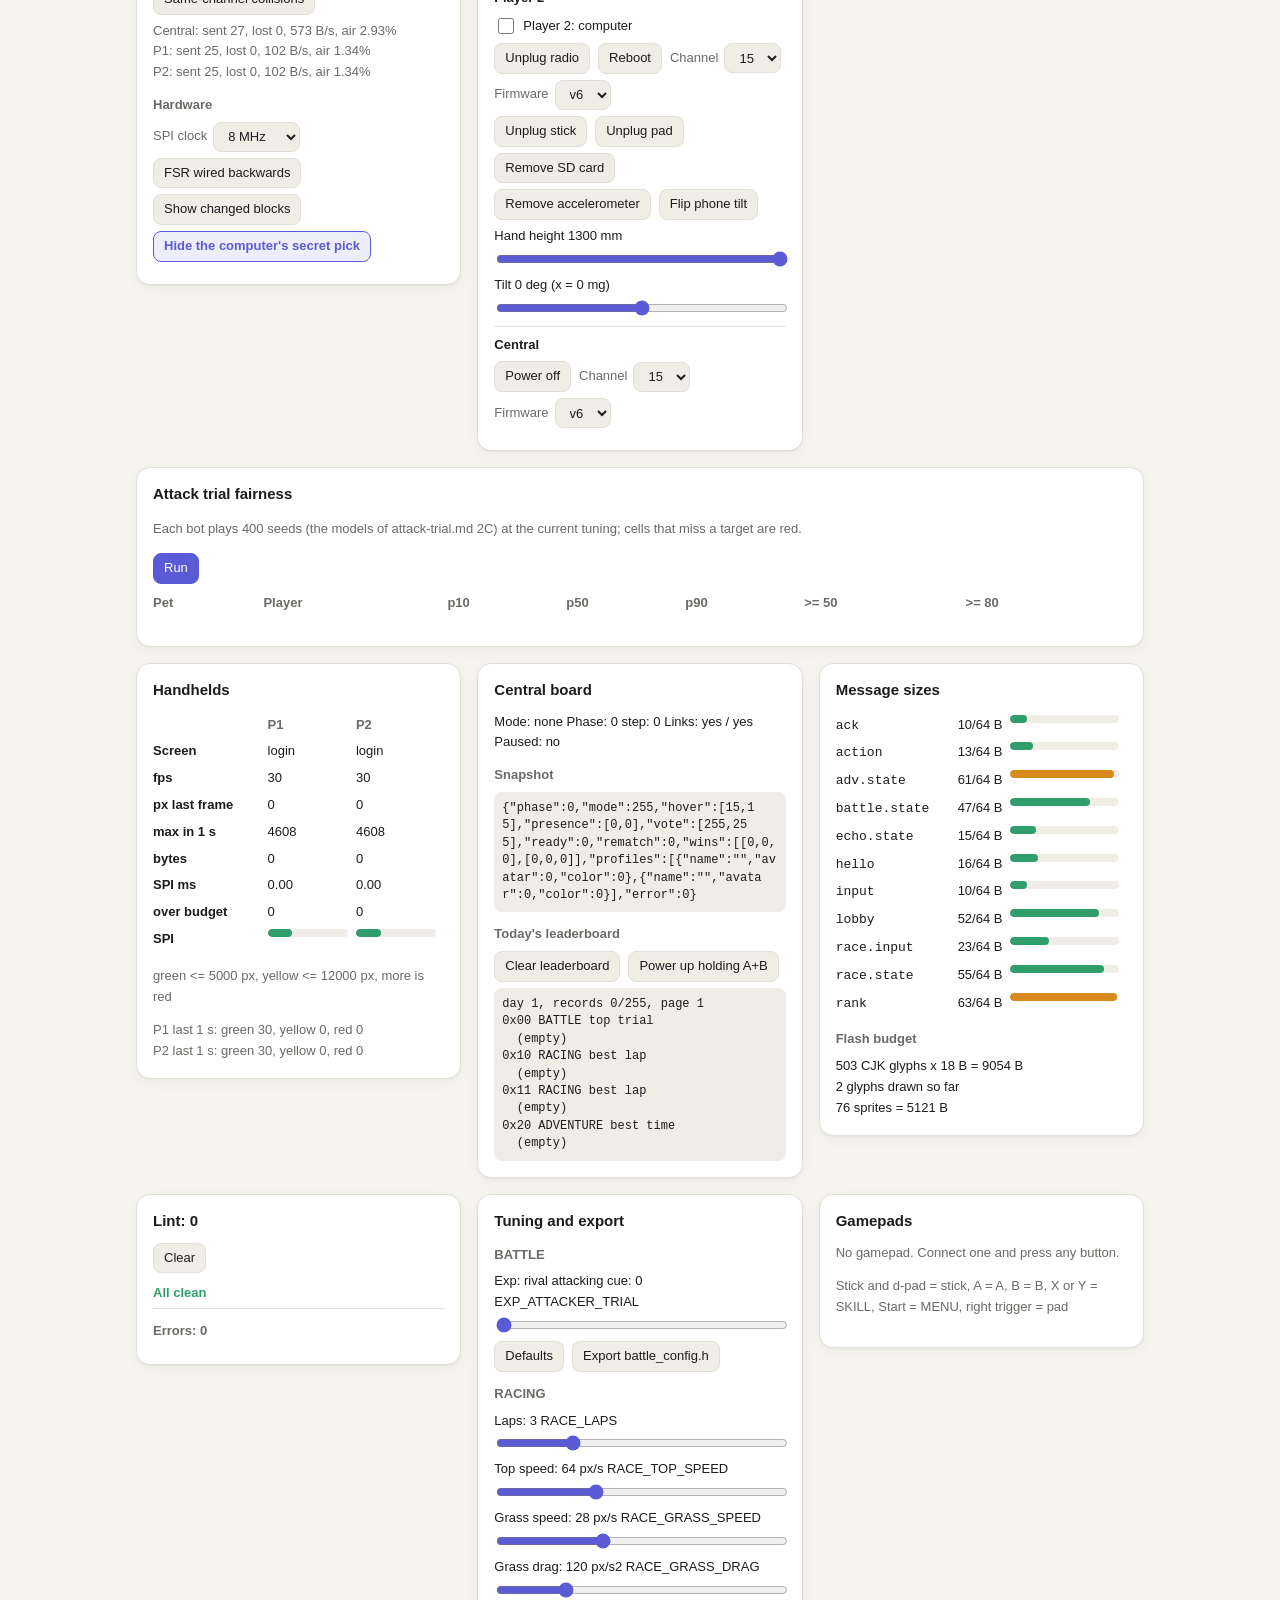
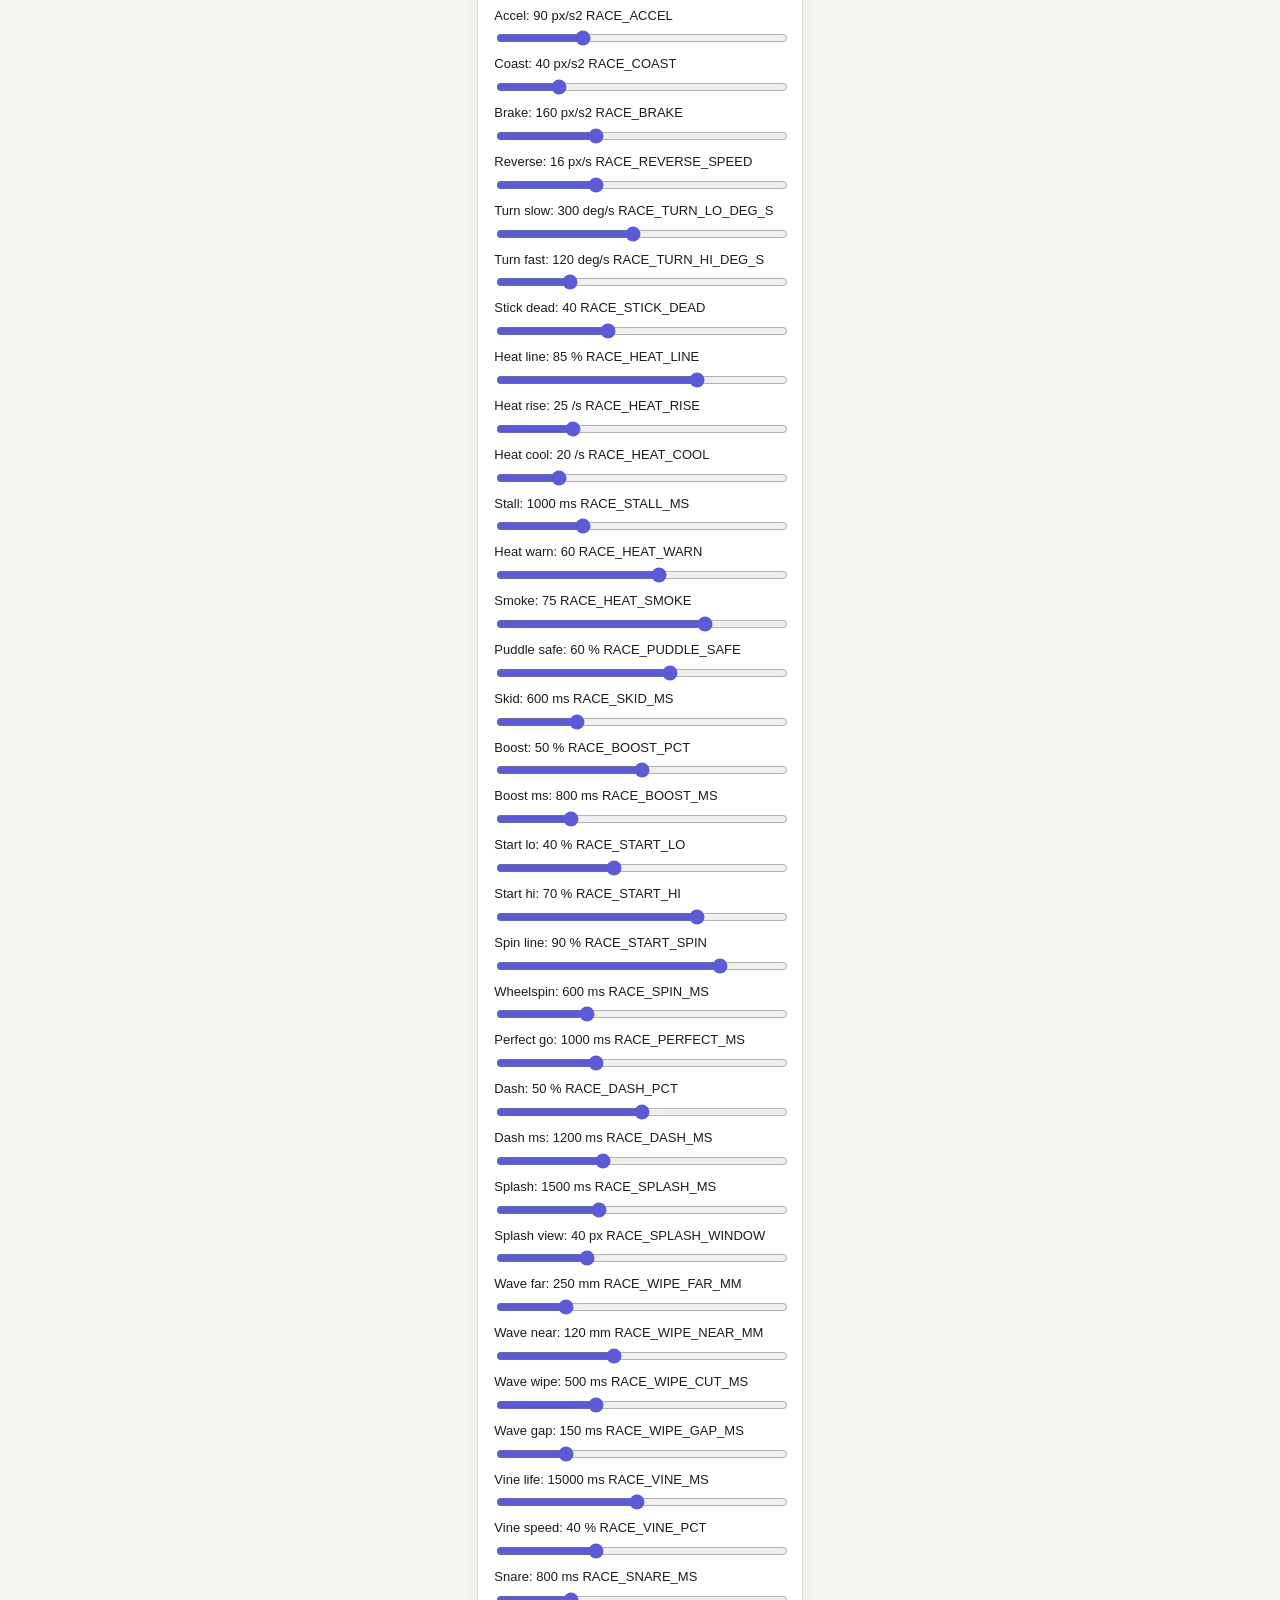
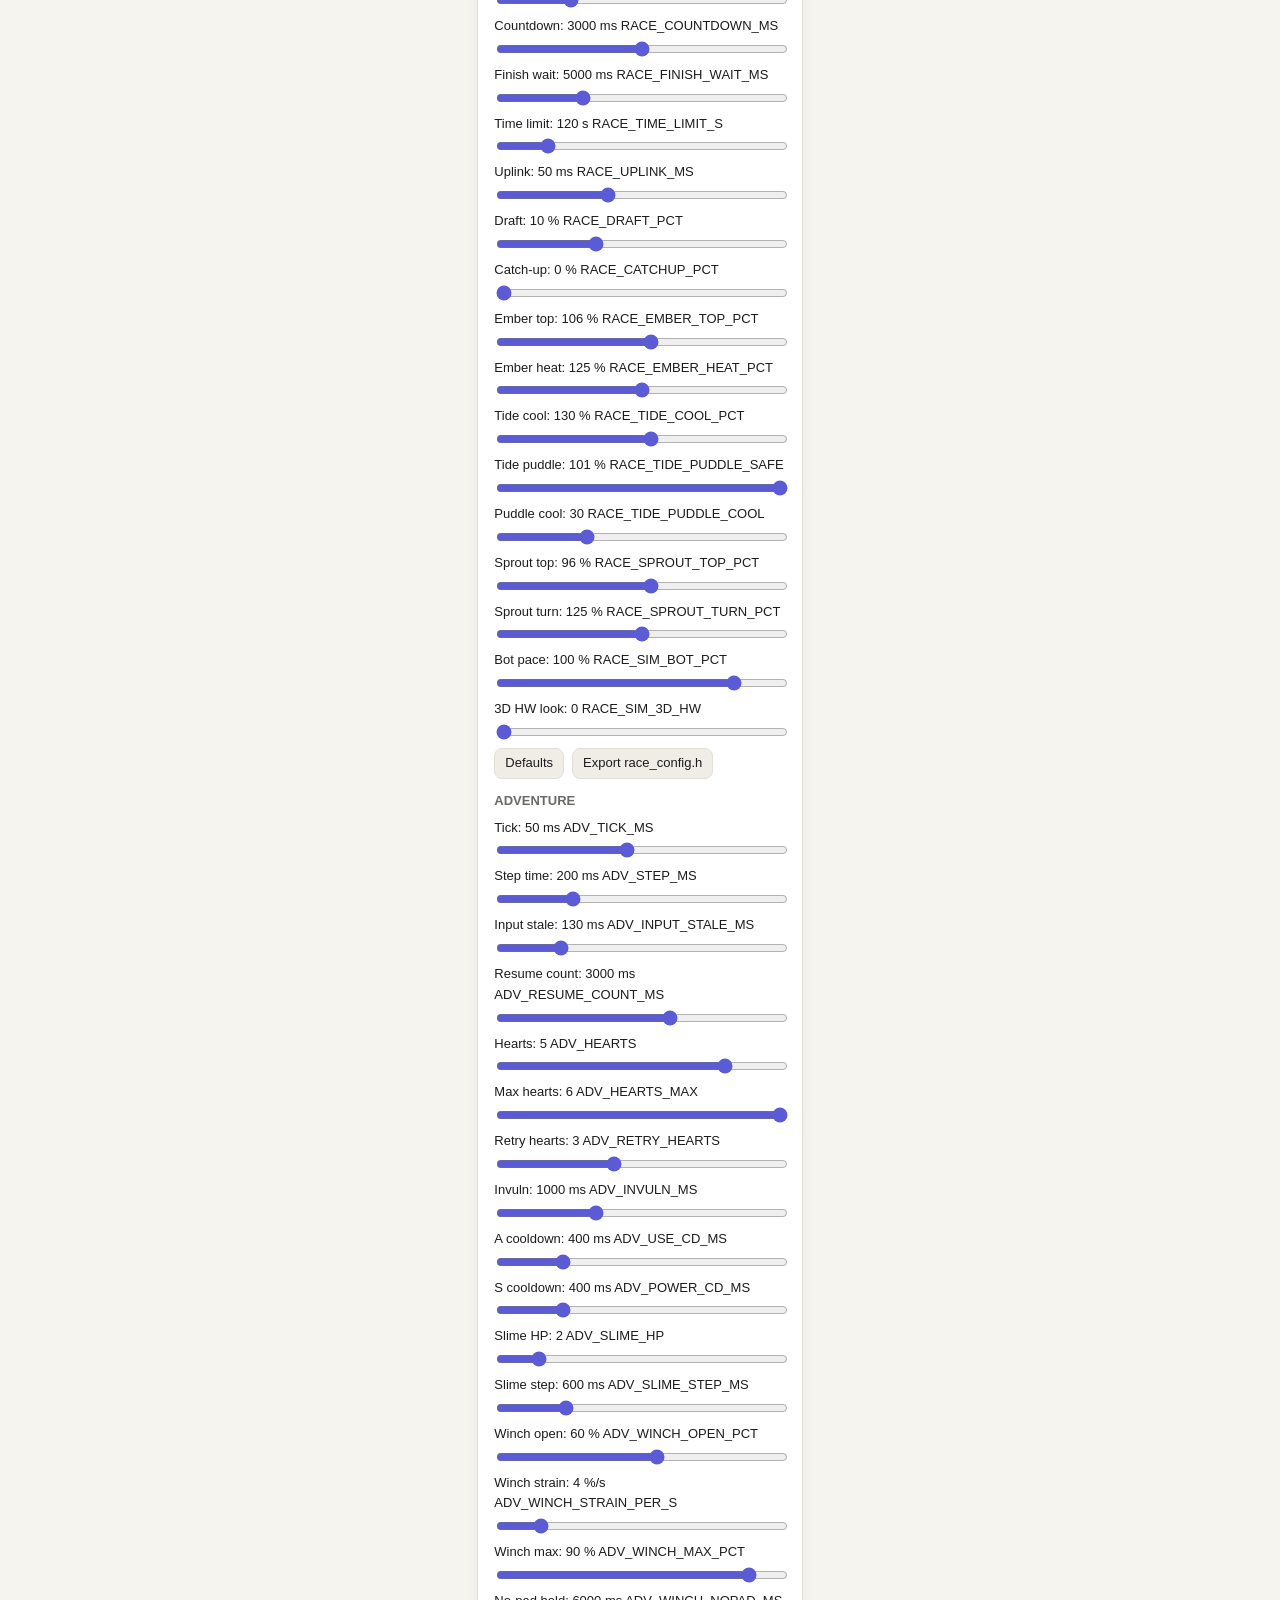
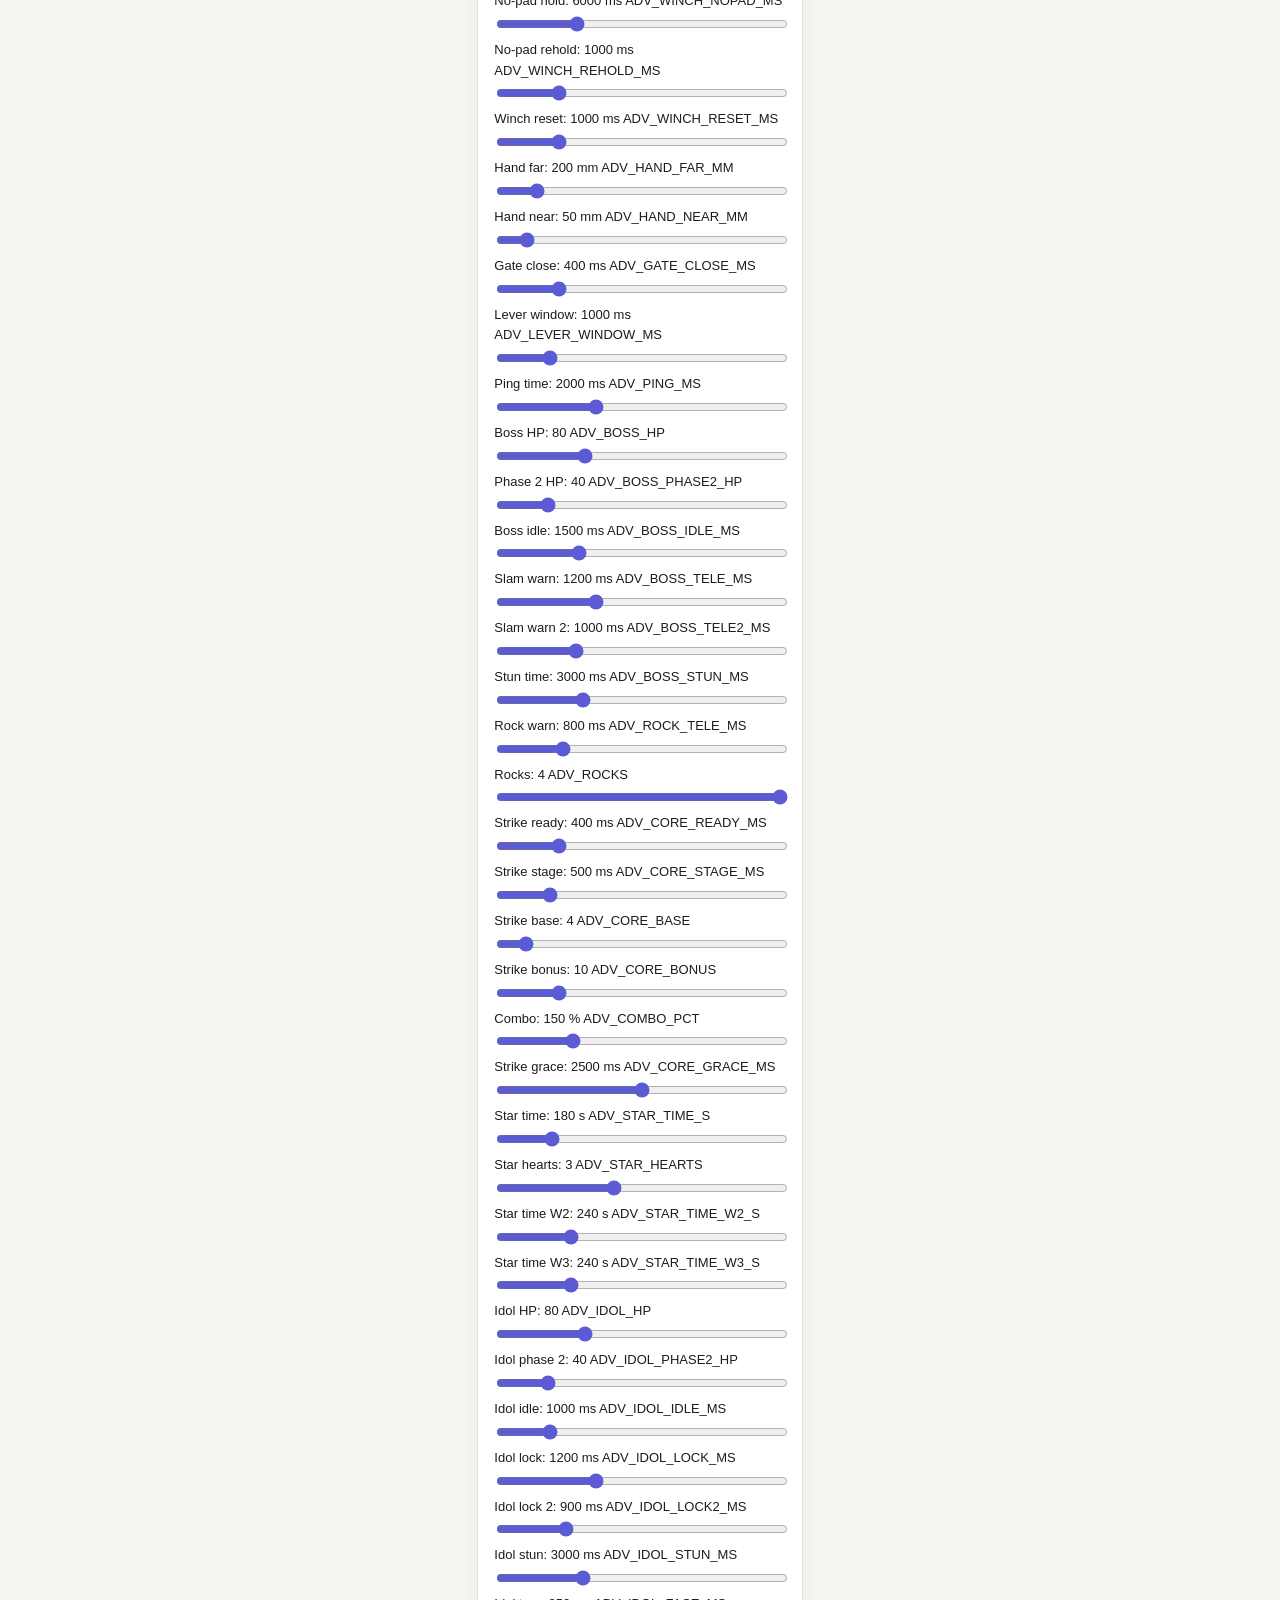
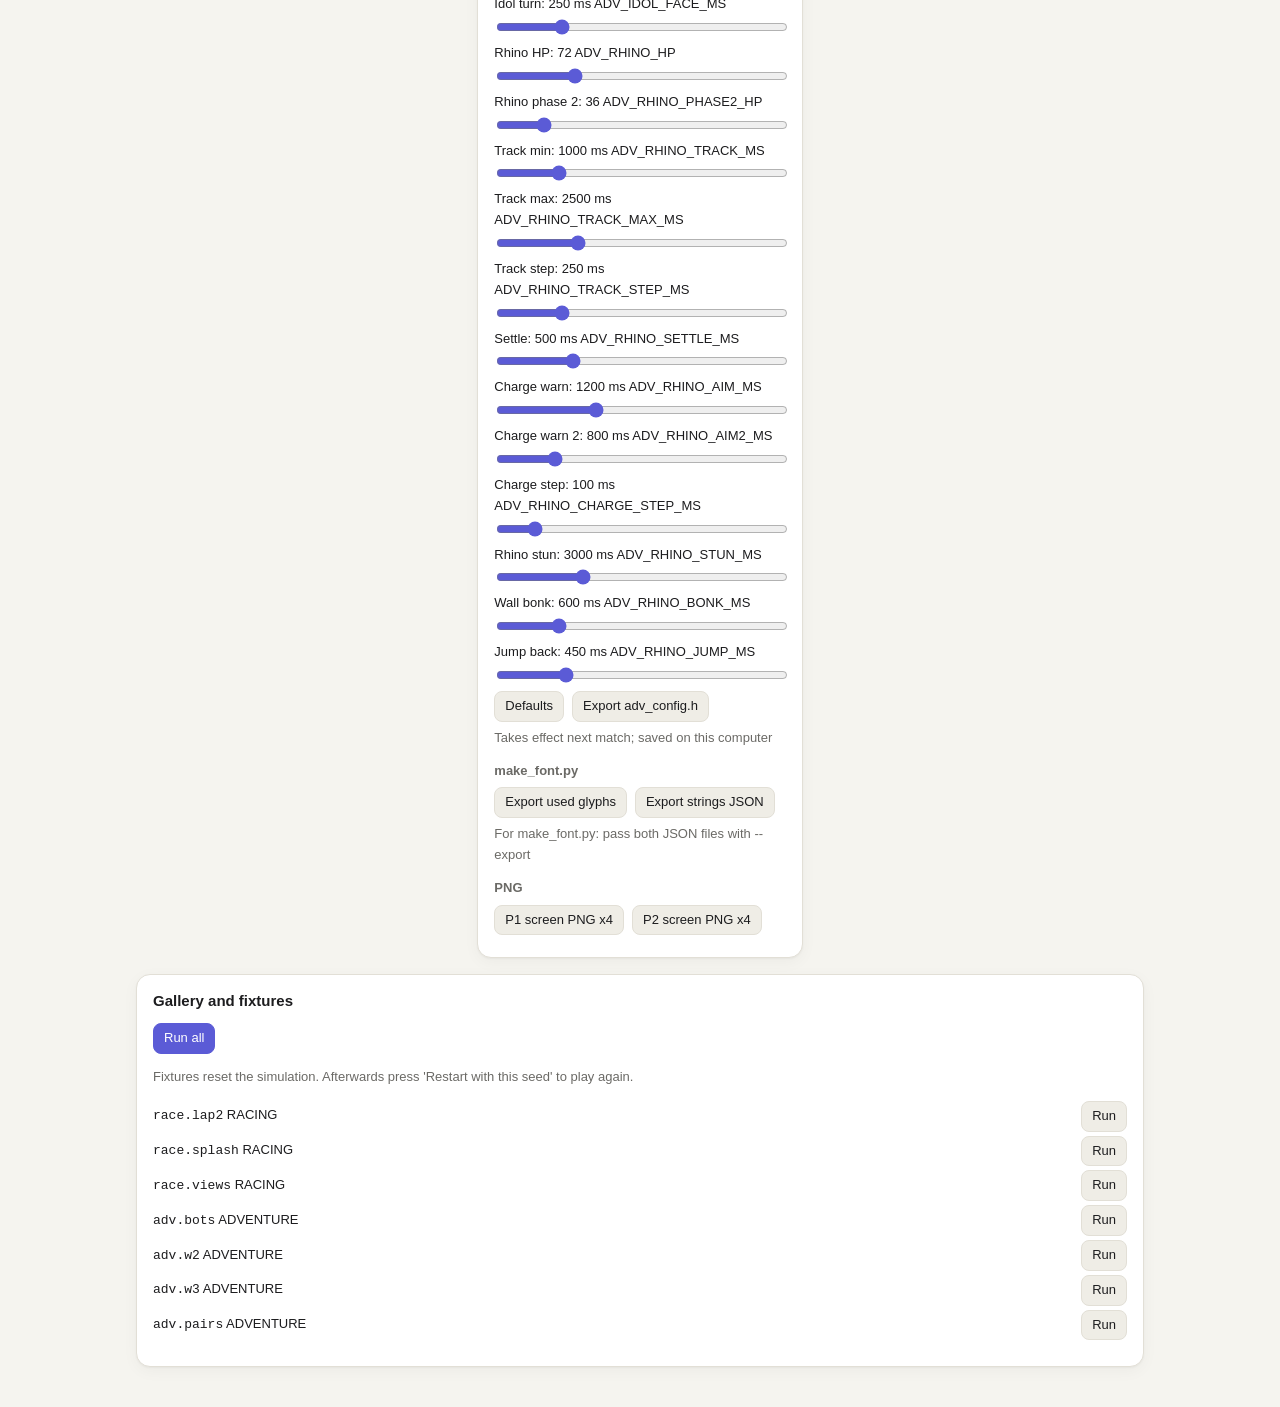
==== commit fac65475: "One attack trial per pet: Tide tilts the handheld, Sprout taps on the beat Spec: pocket-rivals docs/" ====
--- a/device.html
+++ b/device.html
@@ -19,6 +19,7 @@
 </header>
 <!-- device-core.js builds the two handhelds here; device-debug.js adds the debug panel -->
 <main id="device-root" class="wrap"></main>
+<script src="pet-trials.js"></script>
 <script src="device-core.js"></script>
 <!-- step 0 ships a stub (null); the generated m font table replaces it -->
 <script src="device-font.js"></script>
--- a/style.css
+++ b/style.css
@@ -26,6 +26,12 @@
   --c-joy: #5b5bd6;
   --c-btn: #2a9a8b;
   --c-fsr: #8a5bd6;
+  --c-dist: #2f8fd6;
+  --c-beep: #e0702f;
+  --c-accel: #4a9e3a;
+  --c-matrix: #d6453d;
+  --c-radio: #2f8fd6;
+  --c-logic: #8048d6;
   --shadow: 0 1px 2px rgba(0, 0, 0, .04), 0 4px 16px rgba(0, 0, 0, .04);
   --radius: 14px;
   color-scheme: light;
@@ -51,6 +57,12 @@
     --c-joy: #8f8ff2;
     --c-btn: #4cc2b1;
     --c-fsr: #b08ff2;
+    --c-dist: #5aaef0;
+    --c-beep: #f08a54;
+    --c-accel: #6cc25a;
+    --c-matrix: #f26b6b;
+    --c-radio: #5aaef0;
+    --c-logic: #a97ff2;
     --shadow: none;
     color-scheme: dark;
   }
@@ -74,6 +86,12 @@
   --c-joy: #8f8ff2;
   --c-btn: #4cc2b1;
   --c-fsr: #b08ff2;
+  --c-dist: #5aaef0;
+  --c-beep: #f08a54;
+  --c-accel: #6cc25a;
+  --c-matrix: #f26b6b;
+  --c-radio: #5aaef0;
+  --c-logic: #a97ff2;
   --shadow: none;
   color-scheme: dark;
 }
@@ -119,6 +137,9 @@
 .tab { border: 0; background: transparent; padding: 7px 12px; border-radius: 8px; cursor: pointer; color: var(--muted); white-space: nowrap; }
 .tab:hover { background: var(--surface-2); color: var(--ink); }
 .tab[aria-selected="true"] { background: var(--ink); color: var(--bg); }
+a.tab-out { text-decoration: none; color: var(--accent); }
+a.tab-out:hover { color: var(--accent); }
+h2 .sim-link { font-size: 13px; font-weight: 500; margin-left: 10px; white-space: nowrap; }
 .who { display: flex; gap: 6px; align-items: center; font-size: 13px; color: var(--muted); flex-wrap: wrap; }
 
 .chip { border: 1px solid var(--line); background: var(--surface); border-radius: 999px; padding: 3px 11px; font-size: 13px; cursor: pointer; display: inline-flex; align-items: center; gap: 6px; }
@@ -128,6 +149,7 @@
 
 /* ---------- layout ---------- */
 main { padding: 28px 0 80px; }
+main.wrap { padding-bottom: 40px; }
 .panel[hidden] { display: none; }
 h2 { font-size: 20px; margin: 36px 0 12px; letter-spacing: -0.01em; }
 h2:first-child { margin-top: 0; }
@@ -158,8 +180,17 @@
 .comps { display: flex; flex-wrap: wrap; gap: 6px; }
 .comp { border: 1px solid var(--line); background: var(--surface); border-radius: 8px; padding: 4px 9px; font-size: 13px; cursor: pointer; display: inline-flex; gap: 6px; align-items: center; transition: opacity .2s, border-color .2s; }
 .comp .if { font-size: 11px; color: var(--muted); }
+.kind + .kind { margin-top: 10px; }
+.kind-h { font-size: 11px; color: var(--muted); letter-spacing: .04em; margin-bottom: 5px; }
+.comp.planned { border-style: dashed; }
 .comp:hover, .comp.sel { border-color: var(--ink); }
 .comp.dim { opacity: .3; }
+.arch-view { margin-bottom: 12px; }
+.arch.sw { grid-template-columns: 1fr 70px 1fr; row-gap: 12px; }
+.arch.sw .board.shared { grid-column: 1 / -1; }
+.comp.st-done .if { color: var(--done); }
+.comp.st-doing .if { color: var(--doing); }
+.comp.st-todo { border-style: dashed; }
 .link { position: relative; height: 2px; background: repeating-linear-gradient(90deg, var(--muted) 0 6px, transparent 6px 11px); margin: 0 6px; }
 .link::after { content: "802.15.4"; position: absolute; top: -20px; left: 50%; transform: translateX(-50%); font-size: 10px; color: var(--muted); white-space: nowrap; }
 .packet { position: absolute; top: -4px; width: 10px; height: 10px; border-radius: 50%; background: var(--accent); animation: fly 1.8s linear infinite; }
@@ -171,6 +202,7 @@
 
 @media (max-width: 760px) {
   .arch { grid-template-columns: 1fr; }
+  .arch.sw { grid-template-columns: 1fr; }
   .link { height: 44px; width: 2px; margin: 6px auto; background: repeating-linear-gradient(180deg, var(--muted) 0 6px, transparent 6px 11px); }
   .link::after { top: 50%; left: 10px; transform: translateY(-50%); }
   .packet { left: -4px !important; animation-name: flyv; }
@@ -245,14 +277,145 @@
 .seg { display: inline-flex; border: 1px solid var(--line); border-radius: 9px; padding: 2px; background: var(--surface); }
 .seg button { border: 0; background: transparent; padding: 4px 12px; border-radius: 7px; cursor: pointer; font-size: 13px; color: var(--muted); }
 .seg button[aria-pressed="true"] { background: var(--ink); color: var(--bg); }
+/* ---------- drivers ---------- */
+.drv-intro { margin: 0 0 10px; font-size: 13px; }
+.st.done { background: color-mix(in srgb, var(--done) 15%, transparent); color: var(--done); }
+.st.doing { background: color-mix(in srgb, var(--doing) 16%, transparent); color: var(--doing); }
+.st.todo { box-shadow: inset 0 0 0 1px var(--todo); }
+table.drivers { border-collapse: collapse; width: 100%; min-width: 880px; font-size: 13px; }
+.drivers th, .drivers td { border-bottom: 1px solid var(--line); padding: 8px 8px; text-align: left; vertical-align: top; }
+.drivers th { font-weight: 500; color: var(--muted); font-size: 12px; white-space: nowrap; }
+.drivers td.nm { font-weight: 600; width: 15%; }
+.drivers td.if { width: 15%; }
+.drivers td.pn { width: 16%; font-size: 12px; }
+.drivers td.use { width: 19%; }
+.drivers td.own { white-space: nowrap; color: var(--muted); font-size: 12px; }
+.drivers td.own .dot { margin-right: 5px; vertical-align: 0; }
+.drivers td.vf { width: 21%; font-size: 12px; color: var(--muted); }
+.drivers tr.grp td { font-size: 12px; font-weight: 600; color: var(--muted); padding-top: 14px; border-bottom: 1px solid var(--line); background: transparent; }
+.drivers tr.plan td { color: var(--muted); }
+.drivers tr.plan td.nm { font-weight: 500; }
+.drivers tr.plan td:first-child { background: repeating-linear-gradient(180deg, var(--todo) 0 4px, transparent 4px 8px) left / 2px 100% no-repeat; padding-left: 10px; }
+.drivers tr.plan .st { background: transparent; box-shadow: none; outline: 1px dashed var(--muted); outline-offset: -1px; }
+.drivers tr.dim { opacity: .3; }
+/* phone: each driver becomes a stacked card (name, owner, status on top; the rest labelled below) */
+@media (max-width: 640px) {
+  table.drivers { min-width: 0; }
+  .drivers thead { display: none; }
+  .drivers tbody, .drivers tr.grp, .drivers tr.grp td { display: block; }
+  .drivers tr.drv { display: grid; grid-template-columns: 1fr auto auto; column-gap: 8px; align-items: baseline; padding: 10px 0; border-bottom: 1px solid var(--line); }
+  .drivers tr.drv td { border: 0; padding: 2px 0; width: auto; }
+  .drivers tr.drv td.nm { grid-column: 1; grid-row: 1; font-size: 14px; }
+  .drivers tr.drv td.own { grid-column: 2; grid-row: 1; }
+  .drivers tr.drv td.stc { grid-column: 3; grid-row: 1; }
+  .drivers tr.drv td[data-l] { grid-column: 1 / -1; }
+  .drivers tr.drv td[data-l]::before { content: attr(data-l) "："; color: var(--muted); font-size: 12px; }
+  :root[lang^="en"] .drivers tr.drv td[data-l]::before { content: attr(data-l) ": "; }
+  .drivers tr.plan { background: repeating-linear-gradient(180deg, var(--todo) 0 4px, transparent 4px 8px) left / 2px 100% no-repeat; padding-left: 10px; }
+  .drivers tr.plan td:first-child { background: none; padding-left: 0; }
+}
+/* ---------- pin map (3D view: pinmap-3d.js, 2D fallback: pinmap-2d.js) ---------- */
+.p3d { position: relative; }
+.p3d-stage { position: relative; height: 470px; border-radius: 12px; overflow: hidden; border: 1px solid var(--line);
+  background: radial-gradient(120% 85% at 50% 38%, var(--surface) 0%, var(--surface-2) 100%); }
+.p3d-canvas { display: block; width: 100%; height: 100%; cursor: grab; }
+.p3d-canvas:active { cursor: grabbing; }
+.p3d-labels { position: absolute; inset: 0; pointer-events: none; overflow: hidden; }
+.p3d-loading { position: absolute; inset: 0; display: grid; place-items: center; color: var(--muted); font-size: 13px; }
+.p3d-reset { position: absolute; top: 10px; right: 10px; font-size: 12px; padding: 4px 10px; background: color-mix(in srgb, var(--surface) 88%, transparent); }
+.p3d-foot { display: flex; flex-wrap: wrap; gap: 6px 18px; align-items: center; justify-content: space-between; margin-top: 8px; font-size: 12px; color: var(--muted); }
+.p3d-legend { display: flex; flex-wrap: wrap; gap: 4px 14px; }
+.p3d-legend i { display: inline-block; width: 14px; height: 8px; border-radius: 2px; margin-right: 5px; vertical-align: 0; }
+.p3d-legend i.tri { width: 0; height: 0; border-radius: 0; border-left: 5px solid transparent; border-right: 5px solid transparent; border-bottom: 9px solid var(--doing); }
+
+/* labels (shared by both views) */
+.p3d-lab:not(.hot) { pointer-events: none; }   /* plain names (logo, chip…) never block the contacts under them */
+.p3d-lab { pointer-events: auto; font-size: 12px; line-height: 1.25; white-space: nowrap; color: var(--ink); transition: opacity .2s; user-select: none; }
+.p3d-lab.hot { cursor: pointer; }
+.p3d-lab.dim { opacity: .2; }
+.p3d-mod { display: grid; grid-template-columns: auto auto; column-gap: 6px; align-items: center; justify-items: start;
+  background: color-mix(in srgb, var(--surface) 90%, transparent); border: 1px solid var(--line); border-left: 3px solid var(--c);
+  border-radius: 8px; padding: 3px 8px 4px 6px; box-shadow: 0 1px 6px rgba(0,0,0,.08); }
+.p3d-mod b { font-weight: 650; }
+.p3d-mod small { grid-column: 1 / -1; font-size: 11px; color: var(--muted); }
+.p3d-mod.planned { border-style: dashed; border-left-style: dashed; }
+.p3d-mod.off b { text-decoration: line-through; text-decoration-color: var(--muted); }
+.p3d-mod.lit { border-color: var(--c); box-shadow: 0 0 0 1px var(--c), 0 2px 10px rgba(0,0,0,.12); }
+.p3d-lab .k { font-size: 10px; line-height: 15px; padding: 0 6px; border-radius: 999px; font-weight: 600; }
+.p3d-lab .k-sensor { color: var(--c); box-shadow: inset 0 0 0 1px var(--c); }                 /* input: outlined */
+.p3d-lab .k-actuator { color: #fff; background: var(--c); }                                    /* output: filled */
+.p3d-lab .k-comms, .p3d-lab .k-other { color: var(--muted); box-shadow: inset 0 0 0 1px var(--line); }
+.p3d-pin { font: 600 10px/1.3 ui-monospace, SFMono-Regular, Menlo, Consolas, monospace; color: var(--c); padding: 0 3px; border-radius: 4px;
+  background: color-mix(in srgb, var(--surface) 85%, transparent); border: 1px solid color-mix(in srgb, var(--c) 45%, transparent); }
+.p3d-pin.lit { background: var(--c); color: #fff; }
+.p3d-bus { font-size: 10px; font-weight: 700; letter-spacing: .04em; color: var(--c); padding: 0 4px; border-radius: 4px; background: color-mix(in srgb, var(--surface) 80%, transparent); }
+.p3d-onb { font-size: 10.5px; color: var(--muted); padding: 0 4px; border-radius: 4px; background: color-mix(in srgb, var(--surface) 72%, transparent); }
+.p3d-lab .w, .p3d-tip .w { font-style: normal; color: var(--doing); margin-left: 2px; }
+.p3d-tip { pointer-events: none; font-size: 12px; line-height: 1.35; color: var(--bg); background: var(--ink); border-left: 3px solid var(--c);
+  border-radius: 6px; padding: 3px 8px; width: max-content; max-width: 250px; white-space: normal; box-shadow: 0 2px 10px rgba(0,0,0,.2); }
+.p3d-tip .w { color: #ffc55a; }
+.p3d-2d .p3d-lab, .p3d-2d .p3d-tip { position: absolute; left: 0; top: 0; }
+.p3d-2d .p3d-tip[hidden] { display: none; }
+/* small screens: secondary labels only for the current selection, compact module labels */
+.p3d-small .p3d-lab.sec:not(.lit) { display: none; }
+.p3d-small .p3d-mod { font-size: 11px; padding: 2px 6px 2px 5px; column-gap: 5px; }
+.p3d-small .p3d-mod small { display: none; }
+.p3d-small .p3d-mod.lit small { display: block; }
+/* the kind badge shrinks to a dot (outlined = sensor, filled = actuator) until the label is picked */
+.p3d-small .p3d-mod:not(.lit) .k { font-size: 0; width: 8px; height: 8px; padding: 0; line-height: 0; }
+.p3d-legend .kindkey { display: none; }
+.p3d-legend .kindkey i { width: 8px; height: 8px; border-radius: 50%; }
+.p3d-small .p3d-onb:not(.lit):not(.p3d-ghost) { display: none; }
+@media (max-width: 640px) {
+  .p3d-stage { height: 360px; }
+  .p3d-foot { font-size: 11px; }
+  .p3d-legend .kindkey { display: inline; }
+}
+
+/* 2D SVG fallback */
+.p3d-svg { display: block; width: 100%; height: 100%; }
+.p3d-svg .hot { cursor: pointer; }
+.p3d-svg .dim { opacity: .16; }
+.p3d-svg g, .p3d-svg path, .p3d-svg rect { transition: opacity .2s; }
+.p2d-pcb { filter: drop-shadow(0 1.2px 1.5px rgba(0,0,0,.3)); }
+.p2d-finger.st-free { fill: #a9a9ae; }
+.p2d-finger.st-busy { fill: #5d5a52; }
+.p2d-finger.st-power { fill: #d9ad45; }
+.p2d-finger.lit { stroke: var(--ink); stroke-width: .35; }
+.p2d-silk { fill: rgba(236,236,236,.9); font: 700 0.95px Arial, Helvetica, sans-serif; text-anchor: middle; dominant-baseline: middle; pointer-events: none; }
+.p2d-silk.big { font-size: 2.5px; }
+.p2d-led { fill: #d8d2c6; }
+.p2d-led.on { fill: #ff4a3d; }
+.p2d-led.off { fill: #6f6c66; }
+.p2d-metal { fill: #b8bcc4; }
+.p2d-cap { fill: #18181b; }
+.p2d-dark { fill: #1d1d22; }
+.p2d-knob { fill: #3a3b42; }
+.p2d-ring { fill: none; stroke: var(--c); stroke-width: .7; }
+.p2d-ghost { fill: color-mix(in srgb, var(--c) 20%, transparent); stroke: var(--c); stroke-width: .25; stroke-dasharray: .9 .6; }
+.p2d-logo { fill: none; stroke: #d8b25a; stroke-width: .55; }
+.p2d-trace { fill: none; stroke: var(--c); stroke-width: .5; stroke-linejoin: round; }
+.p2d-trace.planned, .p2d-wire.planned, .p2d-leader.planned { stroke-dasharray: 1.4 1; }
+.p2d-body { fill: color-mix(in srgb, var(--c) 22%, var(--surface)); stroke: var(--c); stroke-width: .6; }
+.p2d-mod.planned .p2d-body { stroke-dasharray: 1.5 1; fill: color-mix(in srgb, var(--c) 10%, transparent); }
+.p2d-mod.lit .p2d-body { stroke-width: 1; }
+.p2d-screen { fill: #1f2a52; stroke: #0c0c10; stroke-width: 1; }
+.p2d-cable { fill: none; stroke: #c0392b; stroke-width: .6; }
+.p2d-wire { fill: none; stroke: var(--c); stroke-width: .85; stroke-linecap: round; }
+.p2d-wire.link { stroke-width: 1; }
+.p2d-wire-bg { fill: none; stroke: var(--surface); stroke-width: 1.8; stroke-linecap: round; }
+.p2d-wire-hit { fill: none; stroke: transparent; stroke-width: 3.5; pointer-events: stroke; }
+.lit > .p2d-wire { stroke-width: 1.3; }
+.p2d-clip { fill: var(--c); }
+.p2d-leader { stroke: var(--c); stroke-width: .3; fill: none; }
+.p2d-wave { fill: none; stroke: var(--c); stroke-width: .45; }
+.p2d-ghostboard { fill: color-mix(in srgb, var(--muted) 18%, transparent); stroke: var(--muted); stroke-dasharray: 1 .8; stroke-width: .3; }
+.p2d-warn { fill: var(--doing); }
+.p2d-px { shape-rendering: crispEdges; }
+
 ul.notes { margin: 12px 0 0; padding-left: 18px; font-size: 13px; color: var(--muted); }
 
-/* ---------- updates ---------- */
-.update { border-left: 3px solid var(--c, var(--accent)); padding: 2px 0 2px 14px; margin-bottom: 22px; }
-.update .meta { font-size: 12px; color: var(--muted); display: flex; gap: 8px; align-items: center; flex-wrap: wrap; }
-.update h3 { margin: 3px 0 4px; font-size: 16px; }
-.update p { margin: 0; white-space: pre-line; }
-.search { flex: 1; min-width: 180px; border: 1px solid var(--line); background: var(--surface); border-radius: 8px; padding: 6px 10px; }
+/* ---------- forms ---------- */
 .empty { color: var(--muted); font-size: 14px; padding: 12px 0; }
 .composer { display: grid; grid-template-columns: repeat(auto-fit, minmax(150px, 1fr)); gap: 10px; }
 .composer label { display: flex; flex-direction: column; gap: 4px; font-size: 12px; color: var(--muted); }
@@ -331,6 +494,31 @@
 .trial-gauge .band.in { background: color-mix(in srgb, var(--good) 40%, transparent); border-color: var(--good); }
 .trial-gauge .ptr { position: absolute; top: -4px; bottom: -4px; width: 4px; margin-left: -2px; border-radius: 2px; background: var(--ink); }
 .trial-gauge .ptr::before { content: ""; position: absolute; top: -5px; left: -4px; border: 6px solid transparent; border-top-color: var(--ink); border-bottom: 0; }
+/* per-pet trials (attack-trial.md §2A / §2B): Tide's wave + drop, Sprout's note lane */
+.trial-kind { margin-left: 6px; font-weight: 600; color: var(--ink); }
+.trial-kind:empty { display: none; }
+.trial-gauge.tide .band { border: 0; border-top: 3px dotted color-mix(in srgb, var(--water) 80%, white); border-radius: 10px 10px 4px 4px; background: color-mix(in srgb, var(--water) 30%, transparent); }
+.trial-gauge.tide .band.in { background: color-mix(in srgb, var(--water) 55%, transparent); border-top-color: var(--perfect); }
+.trial-gauge.tide .ptr { width: 12px; margin-left: -6px; top: 4px; bottom: 2px; background: var(--water); border-radius: 50% 50% 50% 50% / 70% 70% 30% 30%; }
+.trial-gauge.tide .ptr::before { left: 0; top: -6px; border-width: 6px; border-top: 0; border-bottom: 7px solid var(--water); border-left-color: transparent; border-right-color: transparent; }
+.trial-gauge.tide .ptr.in { background: var(--perfect); }
+.trial-gauge.tide .ptr.in::before { border-bottom-color: var(--perfect); }
+.trial-gauge .lane { position: absolute; inset: 0; overflow: hidden; border-radius: 8px; }
+.trial-gauge .lane[hidden] { display: none; }
+.trial-gauge .lane::before { content: ""; position: absolute; left: 0; right: 0; top: 50%; height: 1px; background: var(--line); }
+.trial-gauge .lane .judge { position: absolute; left: 8%; top: 0; bottom: 0; width: 3px; margin-left: -1px; background: var(--ink); }
+.trial-gauge .lane .judge.on { background: var(--perfect); }
+.trial-gauge .lane b { position: absolute; top: 50%; width: 14px; height: 14px; margin: -7px 0 0 -7px; border-radius: 0 70% 0 70%; background: var(--grass); }
+.trial-gauge .lane b.miss { background: var(--muted); opacity: .6; }
+.trial-gauge .lane b.rest { width: 6px; height: 6px; margin: -3px 0 0 -3px; border-radius: 50%; background: var(--muted); }
+.trial-gauge .lane .mark { position: absolute; left: 8%; top: 50%; transform: translate(-50%, -50%); font-style: normal; font-weight: 800; font-size: 18px; }
+.trial-gauge .lane .mark.perfect { color: var(--perfect); }
+.trial-gauge .lane .mark.good { color: var(--good); }
+.trial-gauge .lane .stray { position: absolute; left: 1%; top: 50%; transform: translateY(-50%); font-style: normal; font-weight: 800; color: var(--danger); opacity: 0; }
+.trial-gauge .lane .stray.on { opacity: 1; }
+#params label.bad input[data-p^="beat"] { accent-color: var(--danger); }
+#params .pcheck { grid-column: 1 / -1; margin: 0; font-size: 12px; color: var(--danger); }
+#params .pcheck:empty { display: none; }
 /* trial timeline: ready phase + 3 stages, the running one highlighted */
 .trial-track { display: flex; gap: 3px; margin-top: 7px; }
 .trial-track .seg { position: relative; display: flex; align-items: center; justify-content: center; flex: 1 1 0; min-width: 0; height: 15px; border-radius: 5px; overflow: hidden; background: var(--surface-2); border: 1px solid var(--line); box-sizing: border-box; }
--- a/device.css
+++ b/device.css
@@ -63,8 +63,8 @@
 }
 .dv-btn kbd { font-size: 10px; font-weight: 400; color: var(--muted); font-family: inherit; }
 .dv-btn:hover { border-color: var(--muted); }
-.dv-a { background: var(--accent); border-color: var(--accent); color: #fff; }
-.dv-a kbd { color: rgba(255, 255, 255, .8); }
+.dv-a { background: var(--accent); border-color: var(--accent); color: var(--surface); }
+.dv-a kbd { color: color-mix(in srgb, var(--surface) 80%, transparent); }
 .dv-btn.on { background: var(--ink); border-color: var(--ink); color: var(--bg); }
 .dv-btn.on kbd { color: var(--bg); }
 .dv-pad {
@@ -77,6 +77,23 @@
 .dv-pad span, .dv-pad kbd { position: relative; }
 .dv-pad kbd { font-size: 10px; color: var(--muted); font-family: inherit; }
 .dv-pad.on { border-color: var(--fire); }
+.dv-w { flex: none; width: 44px; height: 32px; border-radius: 8px; font-size: 12px; gap: 0; }
+.dv-w kbd { font-size: 9px; }
+/* Tide's trial: the tilt bar (finger x = angle) and, on iPhones, the motion permission button */
+.dv-tilt {
+  position: relative; width: min(100%, 280px); height: 34px; margin: 4px 0 2px; overflow: hidden;
+  display: flex; align-items: center; justify-content: center; gap: 6px;
+  border: 1px solid var(--line); border-radius: 10px; background: var(--surface-2);
+  font-size: 12px; cursor: ew-resize; touch-action: none; user-select: none; -webkit-user-select: none;
+}
+.dv-tilt[hidden] { display: none; }
+.dv-tilt::before { content: ""; position: absolute; left: 50%; top: 4px; bottom: 4px; width: 1px; background: var(--line); }
+.dv-tilt i { position: absolute; top: 3px; bottom: 3px; left: 50%; width: 14px; margin-left: -7px; border-radius: 6px; background: color-mix(in srgb, var(--water) 70%, transparent); }
+.dv-tilt span, .dv-tilt kbd { position: relative; }
+.dv-tilt kbd { font-size: 10px; color: var(--muted); font-family: inherit; }
+.dv-tilt-btn { margin: 4px 0 0; padding: 6px 12px; border: 1px solid var(--line); border-radius: 8px; background: var(--surface); color: var(--ink); font: inherit; font-size: 13px; cursor: pointer; }
+.dv-tilt-btn[hidden], .dv-tilt-note[hidden] { display: none; }
+.dv-tilt-note { margin: 4px 0 0; font-size: 12px; color: var(--muted); text-align: center; }
 
 .dv-help { max-width: 80ch; margin: 20px 0 0; font-size: 13px; color: var(--muted); }
 .dv-debug { margin-top: 20px; }
@@ -87,3 +104,16 @@
   .dv-controls { gap: 10px; }
   .device-head h1 { font-size: 24px; }
 }
+
+/* keyboard map under the handhelds */
+.dv-help p { margin: 0 0 8px; }
+.dv-keywrap { max-width: 100%; overflow-x: auto; margin-bottom: 8px; }
+.dv-keytable { border-collapse: collapse; font-size: 13px; }
+.dv-keytable th, .dv-keytable td { padding: 3px 10px 3px 0; text-align: left; white-space: nowrap; }
+.dv-keytable thead th { font-weight: 600; color: var(--muted); }
+.dv-keytable tbody th { font-weight: 600; color: var(--ink); }
+.dv-keytable kbd {
+  display: inline-block; min-width: 20px; padding: 1px 6px; border: 1px solid var(--line); border-bottom-width: 2px;
+  border-radius: 6px; background: var(--surface); color: var(--ink); font-size: 12px; text-align: center;
+  font-family: ui-monospace, SFMono-Regular, Menlo, Consolas, monospace;
+}
